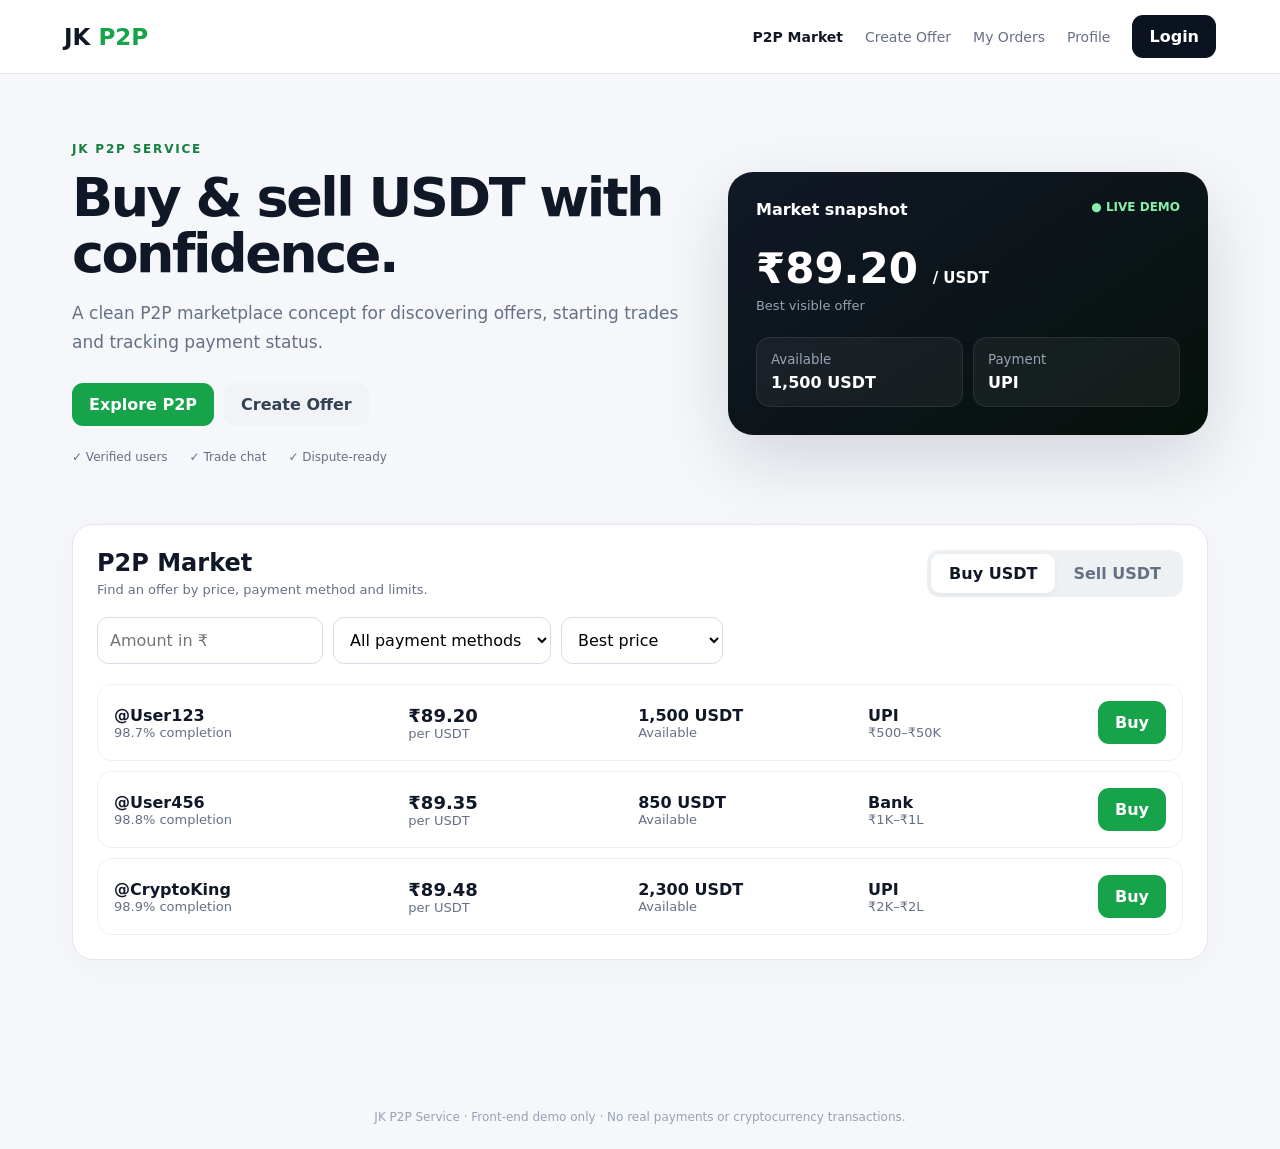
==== index.html @ 1dc48629 "Add auth offer and admin frontend screens" ====
<!doctype html><html lang="en"><head><meta charset="utf-8"><meta name="viewport" content="width=device-width,initial-scale=1"><title>JK P2P — Trade Smarter</title><style>
:root{--bg:#f5f7fa;--card:#fff;--text:#101828;--muted:#667085;--line:#e5e7eb;--green:#16a34a;--dark:#0b1220;--soft:#eef7f0}*{box-sizing:border-box}body{margin:0;background:var(--bg);color:var(--text);font-family:Inter,system-ui,sans-serif}button,input,select{font:inherit}.top{height:74px;background:#fff;border-bottom:1px solid var(--line);display:flex;align-items:center;justify-content:space-between;padding:0 5%;position:sticky;top:0;z-index:20}.logo{font-weight:900;font-size:23px}.logo i{font-style:normal;color:var(--green)}.nav{display:flex;gap:22px;align-items:center}.nav a{font-size:14px;color:var(--muted);cursor:pointer}.nav a.active{color:var(--text);font-weight:800}.btn{border:0;border-radius:11px;padding:12px 17px;font-weight:800;cursor:pointer}.primary{background:var(--green);color:#fff}.dark{background:var(--dark);color:#fff}.light{background:#f1f3f6;color:#344054}.wrap{max-width:1180px;margin:auto;padding:0 22px}.hero{padding:68px 0 45px;display:grid;grid-template-columns:1.12fr .88fr;gap:45px;align-items:center}.eyebrow{font-size:12px;font-weight:900;letter-spacing:1.8px;color:#15803d}h1{font-size:54px;line-height:1.03;letter-spacing:-2.5px;margin:14px 0 18px}.lead{color:var(--muted);font-size:17px;line-height:1.7}.actions{display:flex;gap:10px;margin-top:26px}.trust{display:flex;gap:22px;margin-top:24px;color:var(--muted);font-size:12px}.hero-card{background:linear-gradient(145deg,#111827,#07110b);color:#fff;border-radius:25px;padding:28px;box-shadow:0 25px 70px #10182825}.hero-head{display:flex;justify-content:space-between}.live{color:#86efac;font-size:12px;font-weight:800}.rate{font-size:42px;font-weight:900;margin:25px 0 5px}.hero-grid{display:grid;grid-template-columns:1fr 1fr;gap:10px;margin-top:24px}.stat{background:#ffffff0d;border:1px solid #ffffff14;border-radius:14px;padding:14px}.stat small{display:block;color:#98a2b3;margin-bottom:6px}.section{padding:15px 0 55px}.market,.card{background:#fff;border:1px solid var(--line);border-radius:21px;padding:24px;box-shadow:0 8px 30px #10182808}.section-head{display:flex;justify-content:space-between;align-items:center;gap:15px}.section-head h2{margin:0 0 5px}.muted{color:var(--muted);font-size:13px}.tabs{display:flex;background:#eef1f4;border-radius:12px;padding:4px}.tab{border:0;background:transparent;padding:10px 18px;border-radius:9px;font-weight:800;color:var(--muted);cursor:pointer}.tab.on{background:#fff;color:var(--text);box-shadow:0 2px 6px #0000000d}.filters{display:flex;gap:10px;margin:20px 0}.field{border:1px solid #d8dee8;border-radius:11px;padding:12px;background:#fff}.offers,.rows{display:grid;gap:10px}.offer,.order{display:grid;grid-template-columns:1.3fr 1fr 1fr 1fr auto;align-items:center;gap:15px;border:1px solid #edf0f3;border-radius:15px;padding:16px}.user{font-weight:850}.price{font-size:18px;font-weight:900}.pill{display:inline-block;padding:6px 9px;border-radius:99px;background:var(--soft);color:#15803d;font-size:11px;font-weight:900}.screen{display:none;padding:50px 0 70px}.screen.show{display:block}.modal{display:none;position:fixed;inset:0;background:#0b1220a8;z-index:50;align-items:center;justify-content:center;padding:18px}.modal.show{display:flex}.modal-box{background:#fff;width:min(580px,100%);border-radius:22px;padding:25px;max-height:92vh;overflow:auto}.modal-head{display:flex;justify-content:space-between}.x{border:0;background:#f1f3f6;border-radius:9px;padding:8px 11px}.trade-row{display:flex;justify-content:space-between;padding:13px 0;border-bottom:1px solid #eef0f3}.timeline{display:grid;gap:13px;margin:20px 0}.t{display:flex;gap:12px}.dot{width:28px;height:28px;border-radius:50%;background:#dcfce7;color:#15803d;display:grid;place-items:center;font-weight:900;flex:none}.chat{background:#f8fafc;border-radius:14px;padding:12px;height:145px}.bubble{background:#e8f8ed;border-radius:12px;padding:9px 12px;width:max-content;margin:6px 0;font-size:13px}.bubble.me{margin-left:auto;background:#101828;color:#fff}.form{display:grid;gap:14px}.form label{font-size:13px;font-weight:800}.form input,.form select{width:100%;border:1px solid #d8dee8;border-radius:11px;padding:12px}.choice{display:flex;gap:8px;flex-wrap:wrap}.choice button{border:1px solid #d8dee8;background:#fff;border-radius:10px;padding:10px 14px;cursor:pointer}.choice button.selected{border-color:var(--green);background:var(--soft);color:#15803d}.admin-grid{display:grid;grid-template-columns:repeat(4,1fr);gap:12px;margin:18px 0}.kpi{padding:18px;border:1px solid #edf0f3;border-radius:15px}.kpi b{display:block;font-size:24px;margin-top:7px}.footer{text-align:center;padding:25px;color:#98a2b3;font-size:12px}@media(max-width:820px){.nav a{display:none}.hero{grid-template-columns:1fr;padding-top:45px}.hero-card{display:none}h1{font-size:42px}.section-head{align-items:flex-start;flex-direction:column}.filters{flex-wrap:wrap}.offer,.order{grid-template-columns:1fr 1fr}.offer .btn,.order .btn{grid-column:1/-1}.admin-grid{grid-template-columns:1fr 1fr}.trust{flex-wrap:wrap}}
</style></head><body>
<header class="top"><div class="logo">JK <i>P2P</i></div><nav class="nav"><a id="nmarket" class="active" onclick="show('market')">P2P Market</a><a id="ncreate" onclick="show('create')">Create Offer</a><a id="norders" onclick="show('orders')">My Orders</a><a id="nprofile" onclick="show('profile')">Profile</a><button class="btn dark" onclick="show('login')">Login</button></nav></header>
<main class="wrap">
<section id="market" class="screen show" style="display:block;padding-top:0"><div class="hero"><div><div class="eyebrow">JK P2P SERVICE</div><h1>Buy & sell USDT with confidence.</h1><p class="lead">A clean P2P marketplace concept for discovering offers, starting trades and tracking payment status.</p><div class="actions"><button class="btn primary" onclick="document.getElementById('marketbox').scrollIntoView({behavior:'smooth'})">Explore P2P</button><button class="btn light" onclick="show('create')">Create Offer</button></div><div class="trust"><span>✓ Verified users</span><span>✓ Trade chat</span><span>✓ Dispute-ready</span></div></div><div class="hero-card"><div class="hero-head"><b>Market snapshot</b><span class="live">● LIVE DEMO</span></div><div class="rate">₹89.20 <span style="font-size:15px">/ USDT</span></div><div class="muted" style="color:#98a2b3">Best visible offer</div><div class="hero-grid"><div class="stat"><small>Available</small><b>1,500 USDT</b></div><div class="stat"><small>Payment</small><b>UPI</b></div></div></div></div>
<div class="section"><div class="market" id="marketbox"><div class="section-head"><div><h2>P2P Market</h2><div class="muted">Find an offer by price, payment method and limits.</div></div><div class="tabs"><button id="buy" class="tab on" onclick="side='buy';tabs();render()">Buy USDT</button><button id="sell" class="tab" onclick="side='sell';tabs();render()">Sell USDT</button></div></div><div class="filters"><input class="field" placeholder="Amount in ₹"><select class="field"><option>All payment methods</option><option>UPI</option><option>Bank Transfer</option></select><select class="field"><option>Best price</option><option>Most available</option></select></div><div class="offers" id="offers"></div></div></div></section>
<section id="create" class="screen"><div class="card"><div class="section-head"><div><h2>Create Offer</h2><div class="muted">Create a demo Buy or Sell advertisement.</div></div><span class="pill">DEMO</span></div><div class="form" style="margin-top:22px"><label>Offer type</label><div class="choice"><button id="sellChoice" onclick="offerType='sell';choose()">Sell USDT</button><button id="buyChoice" class="selected" onclick="offerType='buy';choose()">Buy USDT</button></div><label>Price (₹ / USDT)</label><input id="offerPrice" value="89.20"><label>Available USDT</label><input value="1000"><label>Minimum order (₹)</label><input value="500"><label>Maximum order (₹)</label><input value="50000"><label>Payment method</label><select><option>UPI</option><option>Bank Transfer</option></select><button class="btn primary" onclick="alert('Demo offer created. Backend will save it later.')">Create Offer</button></div></div></section>
<section id="orders" class="screen"><div class="card"><div class="section-head"><div><h2>My Orders</h2><div class="muted">Track active and completed trades.</div></div><span class="pill">1 ACTIVE</span></div><div class="rows" style="margin-top:20px"><div class="order"><div><b>#JKP2P10293</b><div class="muted">Today · 09:14</div></div><div><b>100 USDT</b><div class="muted">Amount</div></div><div><b>₹8,920</b><div class="muted">Total</div></div><div><span class="pill" style="background:#fff7ed;color:#c2410c">Payment Pending</span></div><button class="btn light" onclick="openTrade()">Open</button></div></div></div></section>
<section id="profile" class="screen"><div class="card"><h2>Profile</h2><p class="muted">@DemoUser · Verified demo account</p><div class="rows" style="margin-top:18px"><div class="trade-row"><span>Completed trades</span><b>127</b></div><div class="trade-row"><span>Success rate</span><b>98.4%</b></div><div class="trade-row"><span>Payment methods</span><b>UPI · Bank Transfer</b></div><button class="btn light" onclick="alert('Demo security settings')">Security Settings</button></div></div></section>
<section id="login" class="screen"><div class="card" style="max-width:460px;margin:auto"><h2>Welcome back</h2><p class="muted">Login UI for the demo. Authentication comes in the backend phase.</p><div class="form" style="margin-top:20px"><label>Email</label><input type="email" placeholder="you@example.com"><label>Password</label><input type="password" placeholder="••••••••"><button class="btn dark" onclick="alert('Demo login submitted')">Login</button><button class="btn light" onclick="alert('Demo registration')">Create account</button></div></div></section>
<section id="admin" class="screen"><div class="card"><div class="section-head"><div><h2>Admin Dashboard</h2><div class="muted">Demo controls for platform operations.</div></div><span class="pill">ADMIN DEMO</span></div><div class="admin-grid"><div class="kpi"><span class="muted">Users</span><b>12,481</b></div><div class="kpi"><span class="muted">Active trades</span><b>183</b></div><div class="kpi"><span class="muted">Disputes</span><b>12</b></div><div class="kpi"><span class="muted">Today's volume</span><b>₹42L</b></div></div><div class="order"><b>Dispute #DP1021</b><span>Buyer: @Rahul</span><span>100 USDT</span><span class="pill" style="background:#fff7ed;color:#c2410c">Review</span><button class="btn light" onclick="alert('Demo dispute review')">Review</button></div></div></section>
</main><footer class="footer">JK P2P Service · Front-end demo only · No real payments or cryptocurrency transactions.</footer>
<div id="modal" class="modal"><div class="modal-box"><div class="modal-head"><div><h2 style="margin:0">Trade #JKP2P10293</h2><div class="muted">Secure trade flow — demo</div></div><button class="x" onclick="closeTrade()">×</button></div><div class="trade-row"><span>Counterparty</span><b id="seller">@User123</b></div><div class="trade-row"><span>You pay</span><b>₹8,920</b></div><div class="trade-row"><span>You receive</span><b>100 USDT</b></div><div class="trade-row"><span>Rate</span><b id="tradeprice">₹89.20 / USDT</b></div><div class="timeline"><div class="t"><div class="dot">1</div><div><b>USDT locked</b><div class="muted">Demo escrow state</div></div></div><div class="t"><div class="dot">2</div><div><b>Make payment</b><div class="muted">UPI · user@upi</div></div></div><div class="t"><div class="dot">3</div><div><b>Release USDT</b><div class="muted">After payment confirmation</div></div></div></div><div class="chat"><div class="bubble">Seller: Please make payment to the displayed method.</div><div class="bubble me">You: Payment ready.</div></div><div style="display:flex;gap:10px;margin-top:15px"><button class="btn primary" style="flex:1" onclick="paid()">I Have Paid</button><button class="btn light" onclick="alert('Demo: dispute opened')">Dispute</button></div></div></div>
<script>
let side='buy',offerType='buy';const offers=[['User123',89.20,'1,500 USDT','₹500–₹50K','UPI'],['User456',89.35,'850 USDT','₹1K–₹1L','Bank'],['CryptoKing',89.48,'2,300 USDT','₹2K–₹2L','UPI']];
function render(){document.getElementById('offers').innerHTML=offers.map((x,i)=>'<div class="offer"><div><div class="user">@'+x[0]+'</div><div class="muted">98.'+(7+i)+'% completion</div></div><div><div class="price">₹'+x[1].toFixed(2)+'</div><div class="muted">per USDT</div></div><div><b>'+x[2]+'</b><div class="muted">Available</div></div><div><b>'+x[4]+'</b><div class="muted">'+x[3]+'</div></div><button class="btn primary" onclick="openTrade(\''+x[0]+'\','+x[1]+')">'+(side==='buy'?'Buy':'Sell')+'</button></div>').join('')}
function tabs(){document.getElementById('buy').classList.toggle('on',side==='buy');document.getElementById('sell').classList.toggle('on',side==='sell')}
function choose(){document.getElementById('buyChoice').classList.toggle('selected',offerType==='buy');document.getElementById('sellChoice').classList.toggle('selected',offerType==='sell')}
function show(id){['market','create','orders','profile','login','admin'].forEach(x=>document.getElementById(x).classList.toggle('show',x===id));['nmarket','ncreate','norders','nprofile'].forEach(x=>document.getElementById(x)?.classList.remove('active'));document.getElementById('n'+id)?.classList.add('active');scrollTo({top:0,behavior:'smooth'})}
function openTrade(u='User123',p=89.2){document.getElementById('seller').textContent='@'+u;document.getElementById('tradeprice').textContent='₹'+p.toFixed(2)+' / USDT';document.getElementById('modal').classList.add('show')}
function closeTrade(){document.getElementById('modal').classList.remove('show')}
function paid(){alert('Demo: payment marked as sent. Backend will update order status later.');closeTrade()}
render();
</script></body></html>
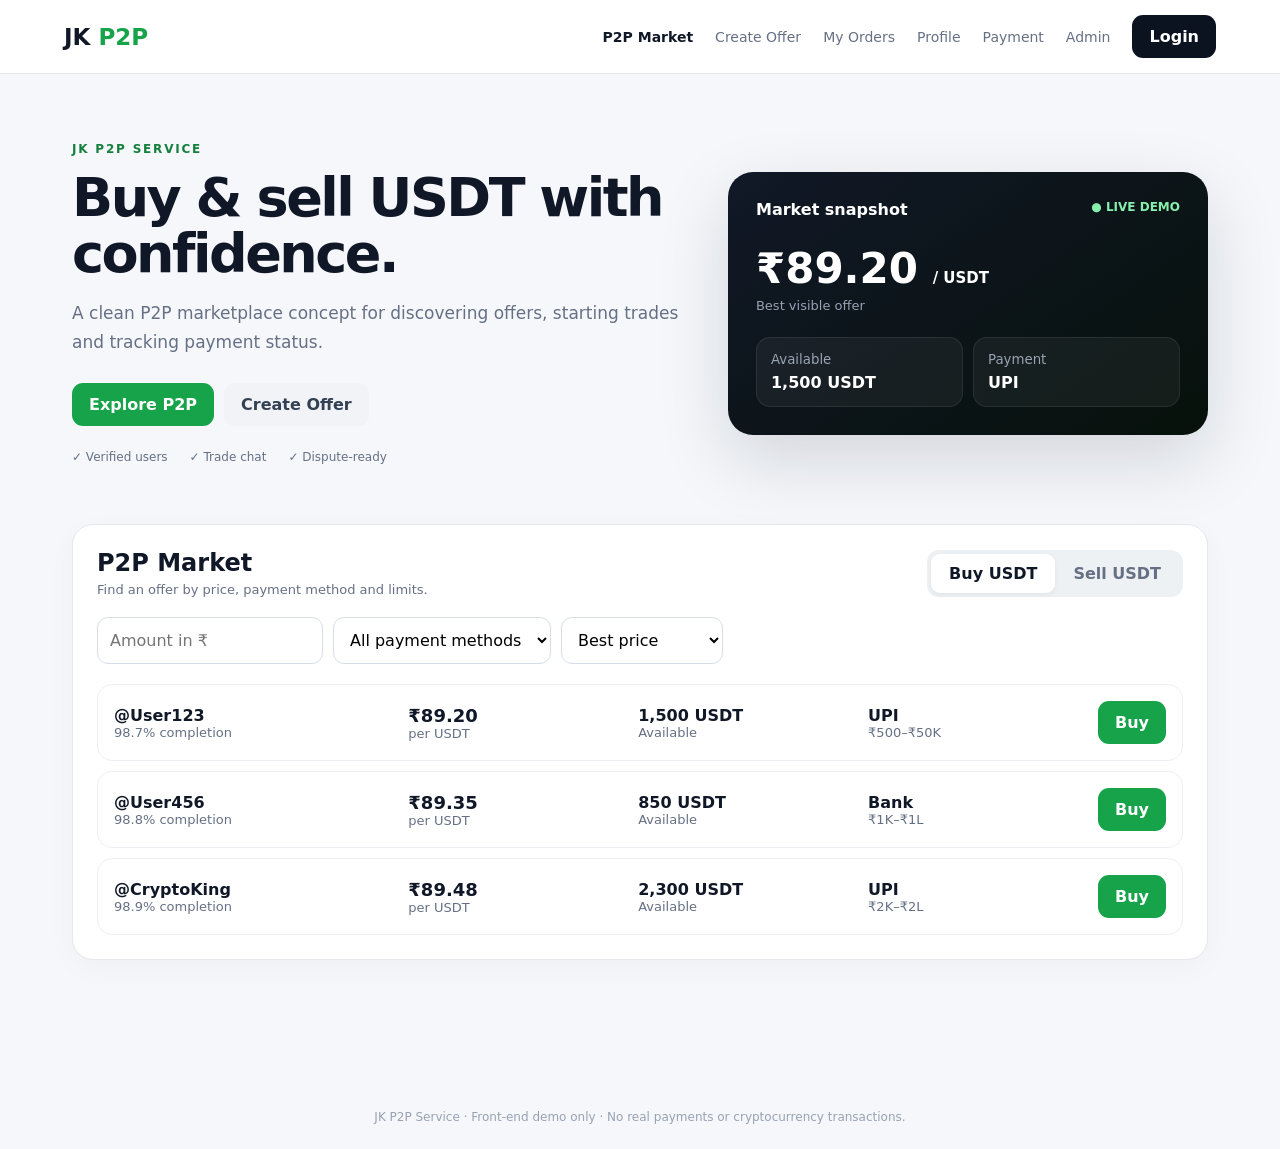
==== commit 39cf865d: "Add payment, order dispute, and admin operation screens" ====
--- a/index.html
+++ b/index.html
@@ -1,23 +1,28 @@
 <!doctype html><html lang="en"><head><meta charset="utf-8"><meta name="viewport" content="width=device-width,initial-scale=1"><title>JK P2P — Trade Smarter</title><style>
 :root{--bg:#f5f7fa;--card:#fff;--text:#101828;--muted:#667085;--line:#e5e7eb;--green:#16a34a;--dark:#0b1220;--soft:#eef7f0}*{box-sizing:border-box}body{margin:0;background:var(--bg);color:var(--text);font-family:Inter,system-ui,sans-serif}button,input,select{font:inherit}.top{height:74px;background:#fff;border-bottom:1px solid var(--line);display:flex;align-items:center;justify-content:space-between;padding:0 5%;position:sticky;top:0;z-index:20}.logo{font-weight:900;font-size:23px}.logo i{font-style:normal;color:var(--green)}.nav{display:flex;gap:22px;align-items:center}.nav a{font-size:14px;color:var(--muted);cursor:pointer}.nav a.active{color:var(--text);font-weight:800}.btn{border:0;border-radius:11px;padding:12px 17px;font-weight:800;cursor:pointer}.primary{background:var(--green);color:#fff}.dark{background:var(--dark);color:#fff}.light{background:#f1f3f6;color:#344054}.wrap{max-width:1180px;margin:auto;padding:0 22px}.hero{padding:68px 0 45px;display:grid;grid-template-columns:1.12fr .88fr;gap:45px;align-items:center}.eyebrow{font-size:12px;font-weight:900;letter-spacing:1.8px;color:#15803d}h1{font-size:54px;line-height:1.03;letter-spacing:-2.5px;margin:14px 0 18px}.lead{color:var(--muted);font-size:17px;line-height:1.7}.actions{display:flex;gap:10px;margin-top:26px}.trust{display:flex;gap:22px;margin-top:24px;color:var(--muted);font-size:12px}.hero-card{background:linear-gradient(145deg,#111827,#07110b);color:#fff;border-radius:25px;padding:28px;box-shadow:0 25px 70px #10182825}.hero-head{display:flex;justify-content:space-between}.live{color:#86efac;font-size:12px;font-weight:800}.rate{font-size:42px;font-weight:900;margin:25px 0 5px}.hero-grid{display:grid;grid-template-columns:1fr 1fr;gap:10px;margin-top:24px}.stat{background:#ffffff0d;border:1px solid #ffffff14;border-radius:14px;padding:14px}.stat small{display:block;color:#98a2b3;margin-bottom:6px}.section{padding:15px 0 55px}.market,.card{background:#fff;border:1px solid var(--line);border-radius:21px;padding:24px;box-shadow:0 8px 30px #10182808}.section-head{display:flex;justify-content:space-between;align-items:center;gap:15px}.section-head h2{margin:0 0 5px}.muted{color:var(--muted);font-size:13px}.tabs{display:flex;background:#eef1f4;border-radius:12px;padding:4px}.tab{border:0;background:transparent;padding:10px 18px;border-radius:9px;font-weight:800;color:var(--muted);cursor:pointer}.tab.on{background:#fff;color:var(--text);box-shadow:0 2px 6px #0000000d}.filters{display:flex;gap:10px;margin:20px 0}.field{border:1px solid #d8dee8;border-radius:11px;padding:12px;background:#fff}.offers,.rows{display:grid;gap:10px}.offer,.order{display:grid;grid-template-columns:1.3fr 1fr 1fr 1fr auto;align-items:center;gap:15px;border:1px solid #edf0f3;border-radius:15px;padding:16px}.user{font-weight:850}.price{font-size:18px;font-weight:900}.pill{display:inline-block;padding:6px 9px;border-radius:99px;background:var(--soft);color:#15803d;font-size:11px;font-weight:900}.screen{display:none;padding:50px 0 70px}.screen.show{display:block}.modal{display:none;position:fixed;inset:0;background:#0b1220a8;z-index:50;align-items:center;justify-content:center;padding:18px}.modal.show{display:flex}.modal-box{background:#fff;width:min(580px,100%);border-radius:22px;padding:25px;max-height:92vh;overflow:auto}.modal-head{display:flex;justify-content:space-between}.x{border:0;background:#f1f3f6;border-radius:9px;padding:8px 11px}.trade-row{display:flex;justify-content:space-between;padding:13px 0;border-bottom:1px solid #eef0f3}.timeline{display:grid;gap:13px;margin:20px 0}.t{display:flex;gap:12px}.dot{width:28px;height:28px;border-radius:50%;background:#dcfce7;color:#15803d;display:grid;place-items:center;font-weight:900;flex:none}.chat{background:#f8fafc;border-radius:14px;padding:12px;height:145px}.bubble{background:#e8f8ed;border-radius:12px;padding:9px 12px;width:max-content;margin:6px 0;font-size:13px}.bubble.me{margin-left:auto;background:#101828;color:#fff}.form{display:grid;gap:14px}.form label{font-size:13px;font-weight:800}.form input,.form select{width:100%;border:1px solid #d8dee8;border-radius:11px;padding:12px}.choice{display:flex;gap:8px;flex-wrap:wrap}.choice button{border:1px solid #d8dee8;background:#fff;border-radius:10px;padding:10px 14px;cursor:pointer}.choice button.selected{border-color:var(--green);background:var(--soft);color:#15803d}.admin-grid{display:grid;grid-template-columns:repeat(4,1fr);gap:12px;margin:18px 0}.kpi{padding:18px;border:1px solid #edf0f3;border-radius:15px}.kpi b{display:block;font-size:24px;margin-top:7px}.footer{text-align:center;padding:25px;color:#98a2b3;font-size:12px}@media(max-width:820px){.nav a{display:none}.hero{grid-template-columns:1fr;padding-top:45px}.hero-card{display:none}h1{font-size:42px}.section-head{align-items:flex-start;flex-direction:column}.filters{flex-wrap:wrap}.offer,.order{grid-template-columns:1fr 1fr}.offer .btn,.order .btn{grid-column:1/-1}.admin-grid{grid-template-columns:1fr 1fr}.trust{flex-wrap:wrap}}
 </style></head><body>
-<header class="top"><div class="logo">JK <i>P2P</i></div><nav class="nav"><a id="nmarket" class="active" onclick="show('market')">P2P Market</a><a id="ncreate" onclick="show('create')">Create Offer</a><a id="norders" onclick="show('orders')">My Orders</a><a id="nprofile" onclick="show('profile')">Profile</a><button class="btn dark" onclick="show('login')">Login</button></nav></header>
+<header class="top"><div class="logo">JK <i>P2P</i></div><nav class="nav"><a id="nmarket" class="active" onclick="show('market')">P2P Market</a><a id="ncreate" onclick="show('create')">Create Offer</a><a id="norders" onclick="show('orders')">My Orders</a><a id="nprofile" onclick="show('profile')">Profile</a><a id="npayment" onclick="show('payment')">Payment</a><a id="nadmin" onclick="show('admin')">Admin</a><button class="btn dark" onclick="show('login')">Login</button></nav></header>
 <main class="wrap">
 <section id="market" class="screen show" style="display:block;padding-top:0"><div class="hero"><div><div class="eyebrow">JK P2P SERVICE</div><h1>Buy & sell USDT with confidence.</h1><p class="lead">A clean P2P marketplace concept for discovering offers, starting trades and tracking payment status.</p><div class="actions"><button class="btn primary" onclick="document.getElementById('marketbox').scrollIntoView({behavior:'smooth'})">Explore P2P</button><button class="btn light" onclick="show('create')">Create Offer</button></div><div class="trust"><span>✓ Verified users</span><span>✓ Trade chat</span><span>✓ Dispute-ready</span></div></div><div class="hero-card"><div class="hero-head"><b>Market snapshot</b><span class="live">● LIVE DEMO</span></div><div class="rate">₹89.20 <span style="font-size:15px">/ USDT</span></div><div class="muted" style="color:#98a2b3">Best visible offer</div><div class="hero-grid"><div class="stat"><small>Available</small><b>1,500 USDT</b></div><div class="stat"><small>Payment</small><b>UPI</b></div></div></div></div>
 <div class="section"><div class="market" id="marketbox"><div class="section-head"><div><h2>P2P Market</h2><div class="muted">Find an offer by price, payment method and limits.</div></div><div class="tabs"><button id="buy" class="tab on" onclick="side='buy';tabs();render()">Buy USDT</button><button id="sell" class="tab" onclick="side='sell';tabs();render()">Sell USDT</button></div></div><div class="filters"><input class="field" placeholder="Amount in ₹"><select class="field"><option>All payment methods</option><option>UPI</option><option>Bank Transfer</option></select><select class="field"><option>Best price</option><option>Most available</option></select></div><div class="offers" id="offers"></div></div></div></section>
 <section id="create" class="screen"><div class="card"><div class="section-head"><div><h2>Create Offer</h2><div class="muted">Create a demo Buy or Sell advertisement.</div></div><span class="pill">DEMO</span></div><div class="form" style="margin-top:22px"><label>Offer type</label><div class="choice"><button id="sellChoice" onclick="offerType='sell';choose()">Sell USDT</button><button id="buyChoice" class="selected" onclick="offerType='buy';choose()">Buy USDT</button></div><label>Price (₹ / USDT)</label><input id="offerPrice" value="89.20"><label>Available USDT</label><input value="1000"><label>Minimum order (₹)</label><input value="500"><label>Maximum order (₹)</label><input value="50000"><label>Payment method</label><select><option>UPI</option><option>Bank Transfer</option></select><button class="btn primary" onclick="alert('Demo offer created. Backend will save it later.')">Create Offer</button></div></div></section>
-<section id="orders" class="screen"><div class="card"><div class="section-head"><div><h2>My Orders</h2><div class="muted">Track active and completed trades.</div></div><span class="pill">1 ACTIVE</span></div><div class="rows" style="margin-top:20px"><div class="order"><div><b>#JKP2P10293</b><div class="muted">Today · 09:14</div></div><div><b>100 USDT</b><div class="muted">Amount</div></div><div><b>₹8,920</b><div class="muted">Total</div></div><div><span class="pill" style="background:#fff7ed;color:#c2410c">Payment Pending</span></div><button class="btn light" onclick="openTrade()">Open</button></div></div></div></section>
+<section id="orders" class="screen"><div class="card"><div class="section-head"><div><h2>My Orders</h2><div class="muted">Track active and completed trades.</div></div><span class="pill">1 ACTIVE</span></div><div class="rows" style="margin-top:20px"><div class="order"><div><b>#JKP2P10293</b><div class="muted">Today · 09:14</div></div><div><b>100 USDT</b><div class="muted">Amount</div></div><div><b>₹8,920</b><div class="muted">Total</div></div><div><span class="pill" style="background:#fff7ed;color:#c2410c">Payment Pending</span></div><button class="btn light" onclick="show('payment')">Pay</button><button class="btn light" onclick="openTrade()">Open</button><button class="btn light" onclick="show('dispute')">Dispute</button></div></div></div></section>
+<section id="payment" class="screen"><div class="card"><div class="section-head"><div><h2>Payment Page</h2><div class="muted">Complete the payment for your active demo order.</div></div><span class="pill">PAYMENT PENDING</span></div><div class="trade-row" style="margin-top:18px"><span>Order ID</span><b>#JKP2P10293</b></div><div class="trade-row"><span>Seller</span><b>@User123 · 98.7%</b></div><div class="trade-row"><span>USDT amount</span><b>100 USDT</b></div><div class="trade-row"><span>Total to pay</span><b>₹8,920</b></div><div class="trade-row"><span>Payment method</span><b>UPI</b></div><div style="margin:20px 0;padding:18px;background:#f8fafc;border-radius:15px"><div class="muted">Pay to this UPI ID</div><div style="font-size:22px;font-weight:900;margin:7px 0">user123@upi</div><button class="btn light" onclick="copyUpi()">Copy UPI ID</button><div class="muted" style="margin-top:10px">⏱ Payment window: <b id="timer">14:59</b></div></div><div style="padding:14px;border-radius:12px;background:#fff7ed;color:#9a3412;font-size:13px"><b>Safety:</b> Pay only to the payment details shown inside this order. Never send money outside the trade.</div><div class="actions"><button class="btn primary" onclick="paymentDone()">I Have Paid</button><button class="btn light" onclick="show('orders')">Back to Order</button></div></div></section>
 <section id="profile" class="screen"><div class="card"><h2>Profile</h2><p class="muted">@DemoUser · Verified demo account</p><div class="rows" style="margin-top:18px"><div class="trade-row"><span>Completed trades</span><b>127</b></div><div class="trade-row"><span>Success rate</span><b>98.4%</b></div><div class="trade-row"><span>Payment methods</span><b>UPI · Bank Transfer</b></div><button class="btn light" onclick="alert('Demo security settings')">Security Settings</button></div></div></section>
 <section id="login" class="screen"><div class="card" style="max-width:460px;margin:auto"><h2>Welcome back</h2><p class="muted">Login UI for the demo. Authentication comes in the backend phase.</p><div class="form" style="margin-top:20px"><label>Email</label><input type="email" placeholder="you@example.com"><label>Password</label><input type="password" placeholder="••••••••"><button class="btn dark" onclick="alert('Demo login submitted')">Login</button><button class="btn light" onclick="alert('Demo registration')">Create account</button></div></div></section>
-<section id="admin" class="screen"><div class="card"><div class="section-head"><div><h2>Admin Dashboard</h2><div class="muted">Demo controls for platform operations.</div></div><span class="pill">ADMIN DEMO</span></div><div class="admin-grid"><div class="kpi"><span class="muted">Users</span><b>12,481</b></div><div class="kpi"><span class="muted">Active trades</span><b>183</b></div><div class="kpi"><span class="muted">Disputes</span><b>12</b></div><div class="kpi"><span class="muted">Today's volume</span><b>₹42L</b></div></div><div class="order"><b>Dispute #DP1021</b><span>Buyer: @Rahul</span><span>100 USDT</span><span class="pill" style="background:#fff7ed;color:#c2410c">Review</span><button class="btn light" onclick="alert('Demo dispute review')">Review</button></div></div></section>
+<section id="dispute" class="screen"><div class="card"><div class="section-head"><div><h2>Open Dispute</h2><div class="muted">Raise a dispute for order #JKP2P10293.</div></div><span class="pill">DEMO</span></div><div class="form" style="margin-top:20px"><label>Reason</label><select><option>Payment sent but USDT not released</option><option>Payment details issue</option><option>Counterparty not responding</option><option>Other</option></select><label>Your message</label><input placeholder="Describe what happened"><label>Evidence</label><input type="file"><button class="btn primary" onclick="alert('Demo dispute submitted for admin review.')">Submit Dispute</button><button class="btn light" onclick="show('orders')">Cancel</button></div></div></section>
+<section id="admin" class="screen"><div class="card"><div class="section-head"><div><h2>Admin Dashboard</h2><div class="muted">Demo controls for platform operations.</div></div><span class="pill">ADMIN DEMO</span></div><div class="admin-grid"><div class="kpi"><span class="muted">Users</span><b>12,481</b></div><div class="kpi"><span class="muted">Active trades</span><b>183</b></div><div class="kpi"><span class="muted">Disputes</span><b>12</b></div><div class="kpi"><span class="muted">Today's volume</span><b>₹42L</b></div></div><div class="rows" style="margin-top:18px"><div class="order"><b>User management</b><span>12,481 users</span><span>18 flagged</span><span class="pill">ACTIVE</span><button class="btn light" onclick="alert('Demo users table')">Users</button></div><div class="order"><b>Trade #JKP2P10293</b><span>@User123</span><span>100 USDT</span><span class="pill" style="background:#fff7ed;color:#c2410c">Payment Pending</span><button class="btn light" onclick="openTrade()">Open</button></div><div class="order"><b>Dispute #DP1021</b><span>Buyer: @Rahul</span><span>100 USDT</span><span class="pill" style="background:#fff7ed;color:#c2410c">Review</span><button class="btn light" onclick="show('dispute')">Review</button></div><div class="order"><b>Offer moderation</b><span>36 new offers</span><span>5 flagged</span><span class="pill">QUEUE</span><button class="btn light" onclick="alert('Demo offer moderation')">Review</button></div></div></div></section>
 </main><footer class="footer">JK P2P Service · Front-end demo only · No real payments or cryptocurrency transactions.</footer>
 <div id="modal" class="modal"><div class="modal-box"><div class="modal-head"><div><h2 style="margin:0">Trade #JKP2P10293</h2><div class="muted">Secure trade flow — demo</div></div><button class="x" onclick="closeTrade()">×</button></div><div class="trade-row"><span>Counterparty</span><b id="seller">@User123</b></div><div class="trade-row"><span>You pay</span><b>₹8,920</b></div><div class="trade-row"><span>You receive</span><b>100 USDT</b></div><div class="trade-row"><span>Rate</span><b id="tradeprice">₹89.20 / USDT</b></div><div class="timeline"><div class="t"><div class="dot">1</div><div><b>USDT locked</b><div class="muted">Demo escrow state</div></div></div><div class="t"><div class="dot">2</div><div><b>Make payment</b><div class="muted">UPI · user@upi</div></div></div><div class="t"><div class="dot">3</div><div><b>Release USDT</b><div class="muted">After payment confirmation</div></div></div></div><div class="chat"><div class="bubble">Seller: Please make payment to the displayed method.</div><div class="bubble me">You: Payment ready.</div></div><div style="display:flex;gap:10px;margin-top:15px"><button class="btn primary" style="flex:1" onclick="paid()">I Have Paid</button><button class="btn light" onclick="alert('Demo: dispute opened')">Dispute</button></div></div></div>
 <script>
-let side='buy',offerType='buy';const offers=[['User123',89.20,'1,500 USDT','₹500–₹50K','UPI'],['User456',89.35,'850 USDT','₹1K–₹1L','Bank'],['CryptoKing',89.48,'2,300 USDT','₹2K–₹2L','UPI']];
+let side='buy',offerType='buy';let timerSeconds=899;
+function copyUpi(){navigator.clipboard?.writeText('user123@upi');alert('UPI ID copied (demo).')}
+function paymentDone(){alert('Demo: payment marked as sent. Order status changed to Payment Sent.');show('orders')}
+setInterval(()=>{const el=document.getElementById('timer');if(!el)return;if(timerSeconds>0)timerSeconds--;const m=String(Math.floor(timerSeconds/60)).padStart(2,'0'),s=String(timerSeconds%60).padStart(2,'0');el.textContent=m+':'+s},1000);const offers=[['User123',89.20,'1,500 USDT','₹500–₹50K','UPI'],['User456',89.35,'850 USDT','₹1K–₹1L','Bank'],['CryptoKing',89.48,'2,300 USDT','₹2K–₹2L','UPI']];
 function render(){document.getElementById('offers').innerHTML=offers.map((x,i)=>'<div class="offer"><div><div class="user">@'+x[0]+'</div><div class="muted">98.'+(7+i)+'% completion</div></div><div><div class="price">₹'+x[1].toFixed(2)+'</div><div class="muted">per USDT</div></div><div><b>'+x[2]+'</b><div class="muted">Available</div></div><div><b>'+x[4]+'</b><div class="muted">'+x[3]+'</div></div><button class="btn primary" onclick="openTrade(\''+x[0]+'\','+x[1]+')">'+(side==='buy'?'Buy':'Sell')+'</button></div>').join('')}
 function tabs(){document.getElementById('buy').classList.toggle('on',side==='buy');document.getElementById('sell').classList.toggle('on',side==='sell')}
 function choose(){document.getElementById('buyChoice').classList.toggle('selected',offerType==='buy');document.getElementById('sellChoice').classList.toggle('selected',offerType==='sell')}
-function show(id){['market','create','orders','profile','login','admin'].forEach(x=>document.getElementById(x).classList.toggle('show',x===id));['nmarket','ncreate','norders','nprofile'].forEach(x=>document.getElementById(x)?.classList.remove('active'));document.getElementById('n'+id)?.classList.add('active');scrollTo({top:0,behavior:'smooth'})}
+function show(id){['market','create','orders','profile','login','payment','dispute','admin'].forEach(x=>document.getElementById(x).classList.toggle('show',x===id));['nmarket','ncreate','norders','nprofile','npayment','nadmin'].forEach(x=>document.getElementById(x)?.classList.remove('active'));document.getElementById('n'+id)?.classList.add('active');scrollTo({top:0,behavior:'smooth'})}
 function openTrade(u='User123',p=89.2){document.getElementById('seller').textContent='@'+u;document.getElementById('tradeprice').textContent='₹'+p.toFixed(2)+' / USDT';document.getElementById('modal').classList.add('show')}
 function closeTrade(){document.getElementById('modal').classList.remove('show')}
 function paid(){alert('Demo: payment marked as sent. Backend will update order status later.');closeTrade()}
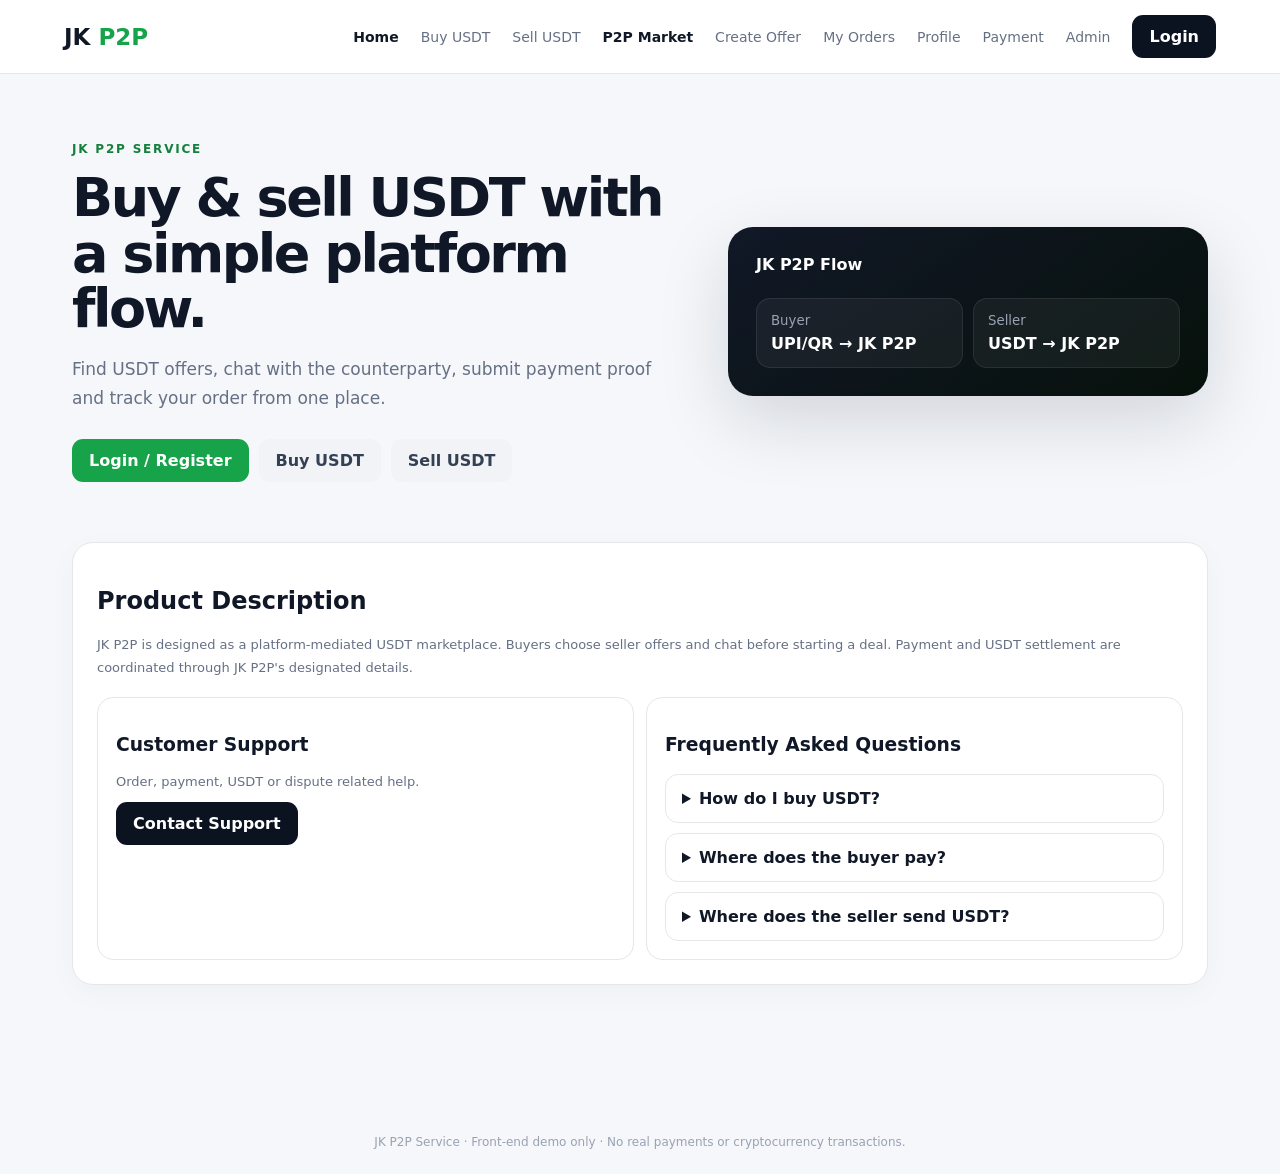
==== commit aacc089e: "Build JK P2P home buyer seller and support flow" ====
--- a/index.html
+++ b/index.html
@@ -1,18 +1,19 @@
 <!doctype html><html lang="en"><head><meta charset="utf-8"><meta name="viewport" content="width=device-width,initial-scale=1"><title>JK P2P — Trade Smarter</title><style>
 :root{--bg:#f5f7fa;--card:#fff;--text:#101828;--muted:#667085;--line:#e5e7eb;--green:#16a34a;--dark:#0b1220;--soft:#eef7f0}*{box-sizing:border-box}body{margin:0;background:var(--bg);color:var(--text);font-family:Inter,system-ui,sans-serif}button,input,select{font:inherit}.top{height:74px;background:#fff;border-bottom:1px solid var(--line);display:flex;align-items:center;justify-content:space-between;padding:0 5%;position:sticky;top:0;z-index:20}.logo{font-weight:900;font-size:23px}.logo i{font-style:normal;color:var(--green)}.nav{display:flex;gap:22px;align-items:center}.nav a{font-size:14px;color:var(--muted);cursor:pointer}.nav a.active{color:var(--text);font-weight:800}.btn{border:0;border-radius:11px;padding:12px 17px;font-weight:800;cursor:pointer}.primary{background:var(--green);color:#fff}.dark{background:var(--dark);color:#fff}.light{background:#f1f3f6;color:#344054}.wrap{max-width:1180px;margin:auto;padding:0 22px}.hero{padding:68px 0 45px;display:grid;grid-template-columns:1.12fr .88fr;gap:45px;align-items:center}.eyebrow{font-size:12px;font-weight:900;letter-spacing:1.8px;color:#15803d}h1{font-size:54px;line-height:1.03;letter-spacing:-2.5px;margin:14px 0 18px}.lead{color:var(--muted);font-size:17px;line-height:1.7}.actions{display:flex;gap:10px;margin-top:26px}.trust{display:flex;gap:22px;margin-top:24px;color:var(--muted);font-size:12px}.hero-card{background:linear-gradient(145deg,#111827,#07110b);color:#fff;border-radius:25px;padding:28px;box-shadow:0 25px 70px #10182825}.hero-head{display:flex;justify-content:space-between}.live{color:#86efac;font-size:12px;font-weight:800}.rate{font-size:42px;font-weight:900;margin:25px 0 5px}.hero-grid{display:grid;grid-template-columns:1fr 1fr;gap:10px;margin-top:24px}.stat{background:#ffffff0d;border:1px solid #ffffff14;border-radius:14px;padding:14px}.stat small{display:block;color:#98a2b3;margin-bottom:6px}.section{padding:15px 0 55px}.market,.card{background:#fff;border:1px solid var(--line);border-radius:21px;padding:24px;box-shadow:0 8px 30px #10182808}.section-head{display:flex;justify-content:space-between;align-items:center;gap:15px}.section-head h2{margin:0 0 5px}.muted{color:var(--muted);font-size:13px}.tabs{display:flex;background:#eef1f4;border-radius:12px;padding:4px}.tab{border:0;background:transparent;padding:10px 18px;border-radius:9px;font-weight:800;color:var(--muted);cursor:pointer}.tab.on{background:#fff;color:var(--text);box-shadow:0 2px 6px #0000000d}.filters{display:flex;gap:10px;margin:20px 0}.field{border:1px solid #d8dee8;border-radius:11px;padding:12px;background:#fff}.offers,.rows{display:grid;gap:10px}.offer,.order{display:grid;grid-template-columns:1.3fr 1fr 1fr 1fr auto;align-items:center;gap:15px;border:1px solid #edf0f3;border-radius:15px;padding:16px}.user{font-weight:850}.price{font-size:18px;font-weight:900}.pill{display:inline-block;padding:6px 9px;border-radius:99px;background:var(--soft);color:#15803d;font-size:11px;font-weight:900}.screen{display:none;padding:50px 0 70px}.screen.show{display:block}.modal{display:none;position:fixed;inset:0;background:#0b1220a8;z-index:50;align-items:center;justify-content:center;padding:18px}.modal.show{display:flex}.modal-box{background:#fff;width:min(580px,100%);border-radius:22px;padding:25px;max-height:92vh;overflow:auto}.modal-head{display:flex;justify-content:space-between}.x{border:0;background:#f1f3f6;border-radius:9px;padding:8px 11px}.trade-row{display:flex;justify-content:space-between;padding:13px 0;border-bottom:1px solid #eef0f3}.timeline{display:grid;gap:13px;margin:20px 0}.t{display:flex;gap:12px}.dot{width:28px;height:28px;border-radius:50%;background:#dcfce7;color:#15803d;display:grid;place-items:center;font-weight:900;flex:none}.chat{background:#f8fafc;border-radius:14px;padding:12px;height:145px}.bubble{background:#e8f8ed;border-radius:12px;padding:9px 12px;width:max-content;margin:6px 0;font-size:13px}.bubble.me{margin-left:auto;background:#101828;color:#fff}.form{display:grid;gap:14px}.form label{font-size:13px;font-weight:800}.form input,.form select{width:100%;border:1px solid #d8dee8;border-radius:11px;padding:12px}.choice{display:flex;gap:8px;flex-wrap:wrap}.choice button{border:1px solid #d8dee8;background:#fff;border-radius:10px;padding:10px 14px;cursor:pointer}.choice button.selected{border-color:var(--green);background:var(--soft);color:#15803d}.admin-grid{display:grid;grid-template-columns:repeat(4,1fr);gap:12px;margin:18px 0}.kpi{padding:18px;border:1px solid #edf0f3;border-radius:15px}.kpi b{display:block;font-size:24px;margin-top:7px}.footer{text-align:center;padding:25px;color:#98a2b3;font-size:12px}@media(max-width:820px){.nav a{display:none}.hero{grid-template-columns:1fr;padding-top:45px}.hero-card{display:none}h1{font-size:42px}.section-head{align-items:flex-start;flex-direction:column}.filters{flex-wrap:wrap}.offer,.order{grid-template-columns:1fr 1fr}.offer .btn,.order .btn{grid-column:1/-1}.admin-grid{grid-template-columns:1fr 1fr}.trust{flex-wrap:wrap}}
-</style></head><body>
-<header class="top"><div class="logo">JK <i>P2P</i></div><nav class="nav"><a id="nmarket" class="active" onclick="show('market')">P2P Market</a><a id="ncreate" onclick="show('create')">Create Offer</a><a id="norders" onclick="show('orders')">My Orders</a><a id="nprofile" onclick="show('profile')">Profile</a><a id="npayment" onclick="show('payment')">Payment</a><a id="nadmin" onclick="show('admin')">Admin</a><button class="btn dark" onclick="show('login')">Login</button></nav></header>
+.bottomnav{display:none}@media(max-width:820px){.bottomnav{position:fixed;bottom:0;left:0;right:0;background:#fff;border-top:1px solid var(--line);z-index:30;display:grid;grid-template-columns:repeat(4,1fr);padding:8px 6px 10px}.bottomnav button{border:0;background:transparent;font-size:11px;font-weight:800;color:var(--muted);padding:6px}.bottomnav button span{display:block;font-size:17px;margin-bottom:3px}.wrap{padding-bottom:78px}}.statusbar{display:flex;gap:8px;flex-wrap:wrap;margin:18px 0}.status{padding:8px 11px;border-radius:999px;background:#f1f5f9;font-size:12px;font-weight:800}.status.done{background:#dcfce7;color:#15803d}.status.current{background:#dbeafe;color:#1d4ed8}.progress{height:7px;background:#eef2f6;border-radius:99px;overflow:hidden}.progress i{display:block;width:66%;height:100%;background:var(--green)}.summary-grid{display:grid;grid-template-columns:repeat(3,1fr);gap:12px;margin-top:18px}.summary{border:1px solid #edf0f3;border-radius:15px;padding:16px}.summary b{display:block;font-size:20px;margin-top:5px}@media(max-width:820px){.summary-grid{grid-template-columns:1fr}} .faq{display:grid;gap:10px;margin-top:18px}.faq details{background:#fff;border:1px solid var(--line);border-radius:13px;padding:14px 16px}.faq summary{font-weight:800;cursor:pointer}.contact-grid{display:grid;grid-template-columns:1fr 1fr;gap:12px;margin-top:18px}.flow-card{border:1px solid var(--line);border-radius:16px;padding:18px;background:#fff}.qr{height:150px;border:2px dashed #cbd5e1;border-radius:14px;display:grid;place-items:center;font-size:30px;font-weight:900;background:#f8fafc}@media(max-width:700px){.contact-grid{grid-template-columns:1fr}} </style></head><body>
+<header class="top"><div class="logo">JK <i>P2P</i></div><nav class="nav"><a id="nhome" class="active" onclick="show('home')">Home</a><a id="nbuy" onclick="show('buyerpage')">Buy USDT</a><a id="nsell" onclick="show('sellpage')">Sell USDT</a><a id="nmarket" class="active" onclick="show('market')">P2P Market</a><a id="ncreate" onclick="show('create')">Create Offer</a><a id="norders" onclick="show('orders')">My Orders</a><a id="nprofile" onclick="show('profile')">Profile</a><a id="npayment" onclick="show('payment')">Payment</a><a id="nadmin" onclick="show('admin')">Admin</a><button class="btn dark" onclick="show('login')">Login</button></nav></header>
 <main class="wrap">
-<section id="market" class="screen show" style="display:block;padding-top:0"><div class="hero"><div><div class="eyebrow">JK P2P SERVICE</div><h1>Buy & sell USDT with confidence.</h1><p class="lead">A clean P2P marketplace concept for discovering offers, starting trades and tracking payment status.</p><div class="actions"><button class="btn primary" onclick="document.getElementById('marketbox').scrollIntoView({behavior:'smooth'})">Explore P2P</button><button class="btn light" onclick="show('create')">Create Offer</button></div><div class="trust"><span>✓ Verified users</span><span>✓ Trade chat</span><span>✓ Dispute-ready</span></div></div><div class="hero-card"><div class="hero-head"><b>Market snapshot</b><span class="live">● LIVE DEMO</span></div><div class="rate">₹89.20 <span style="font-size:15px">/ USDT</span></div><div class="muted" style="color:#98a2b3">Best visible offer</div><div class="hero-grid"><div class="stat"><small>Available</small><b>1,500 USDT</b></div><div class="stat"><small>Payment</small><b>UPI</b></div></div></div></div>
+<section id="home" class="screen show" style="display:block;padding-top:0"><div class="hero"><div><div class="eyebrow">JK P2P SERVICE</div><h1>Buy & sell USDT with a simple platform flow.</h1><p class="lead">Find USDT offers, chat with the counterparty, submit payment proof and track your order from one place.</p><div class="actions"><button class="btn primary" onclick="show('login')">Login / Register</button><button class="btn light" onclick="show('buyerpage')">Buy USDT</button><button class="btn light" onclick="show('sellpage')">Sell USDT</button></div></div><div class="hero-card"><b>JK P2P Flow</b><div class="hero-grid"><div class="stat"><small>Buyer</small><b>UPI/QR → JK P2P</b></div><div class="stat"><small>Seller</small><b>USDT → JK P2P</b></div></div></div></div><div class="section"><div class="card"><h2>Product Description</h2><p class="muted" style="line-height:1.7">JK P2P is designed as a platform-mediated USDT marketplace. Buyers choose seller offers and chat before starting a deal. Payment and USDT settlement are coordinated through JK P2P's designated details.</p><div class="contact-grid"><div class="flow-card"><h3>Customer Support</h3><p class="muted">Order, payment, USDT or dispute related help.</p><button class="btn dark" onclick="show('support')">Contact Support</button></div><div class="flow-card"><h3>Frequently Asked Questions</h3><div class="faq"><details><summary>How do I buy USDT?</summary><p class="muted">Login, choose Buy USDT, select an offer, chat with the seller and start the order.</p></details><details><summary>Where does the buyer pay?</summary><p class="muted">The planned flow shows only JK P2P's designated QR/UPI on the payment page.</p></details><details><summary>Where does the seller send USDT?</summary><p class="muted">The seller sees JK P2P's designated USDT address on the seller settlement page.</p></details></div></div></div></div></section><section id="market" class="screen" style="padding-top:0"><div class="hero"><div><div class="eyebrow">JK P2P SERVICE</div><h1>Buy & sell USDT with confidence.</h1><p class="lead">A clean P2P marketplace concept for discovering offers, starting trades and tracking payment status.</p><div class="actions"><button class="btn primary" onclick="document.getElementById('marketbox').scrollIntoView({behavior:'smooth'})">Explore P2P</button><button class="btn light" onclick="show('create')">Create Offer</button></div><div class="trust"><span>✓ Verified users</span><span>✓ Trade chat</span><span>✓ Dispute-ready</span></div></div><div class="hero-card"><div class="hero-head"><b>Market snapshot</b><span class="live">● LIVE DEMO</span></div><div class="rate">₹89.20 <span style="font-size:15px">/ USDT</span></div><div class="muted" style="color:#98a2b3">Best visible offer</div><div class="hero-grid"><div class="stat"><small>Available</small><b>1,500 USDT</b></div><div class="stat"><small>Payment</small><b>UPI</b></div></div></div></div>
 <div class="section"><div class="market" id="marketbox"><div class="section-head"><div><h2>P2P Market</h2><div class="muted">Find an offer by price, payment method and limits.</div></div><div class="tabs"><button id="buy" class="tab on" onclick="side='buy';tabs();render()">Buy USDT</button><button id="sell" class="tab" onclick="side='sell';tabs();render()">Sell USDT</button></div></div><div class="filters"><input class="field" placeholder="Amount in ₹"><select class="field"><option>All payment methods</option><option>UPI</option><option>Bank Transfer</option></select><select class="field"><option>Best price</option><option>Most available</option></select></div><div class="offers" id="offers"></div></div></div></section>
-<section id="create" class="screen"><div class="card"><div class="section-head"><div><h2>Create Offer</h2><div class="muted">Create a demo Buy or Sell advertisement.</div></div><span class="pill">DEMO</span></div><div class="form" style="margin-top:22px"><label>Offer type</label><div class="choice"><button id="sellChoice" onclick="offerType='sell';choose()">Sell USDT</button><button id="buyChoice" class="selected" onclick="offerType='buy';choose()">Buy USDT</button></div><label>Price (₹ / USDT)</label><input id="offerPrice" value="89.20"><label>Available USDT</label><input value="1000"><label>Minimum order (₹)</label><input value="500"><label>Maximum order (₹)</label><input value="50000"><label>Payment method</label><select><option>UPI</option><option>Bank Transfer</option></select><button class="btn primary" onclick="alert('Demo offer created. Backend will save it later.')">Create Offer</button></div></div></section>
-<section id="orders" class="screen"><div class="card"><div class="section-head"><div><h2>My Orders</h2><div class="muted">Track active and completed trades.</div></div><span class="pill">1 ACTIVE</span></div><div class="rows" style="margin-top:20px"><div class="order"><div><b>#JKP2P10293</b><div class="muted">Today · 09:14</div></div><div><b>100 USDT</b><div class="muted">Amount</div></div><div><b>₹8,920</b><div class="muted">Total</div></div><div><span class="pill" style="background:#fff7ed;color:#c2410c">Payment Pending</span></div><button class="btn light" onclick="show('payment')">Pay</button><button class="btn light" onclick="openTrade()">Open</button><button class="btn light" onclick="show('dispute')">Dispute</button></div></div></div></section>
+<section id="buyerpage" class="screen"><div class="card"><div class="section-head"><div><h2>Buy USDT</h2><div class="muted">Select a seller offer and start a chat.</div></div><span class="pill">BUYER</span></div><div class="offers" style="margin-top:20px"><div class="offer"><div><div class="user">@User123</div><div class="muted">98.7% completion</div></div><div><div class="price">₹89.20</div><div class="muted">per USDT</div></div><div><b>1,500 USDT</b><div class="muted">Available</div></div><div><b>UPI</b><div class="muted">₹500–₹50K</div></div><button class="btn primary" onclick="openTrade('User123',89.2)">Chat / Deal</button></div><div class="offer"><div><div class="user">@CryptoKing</div><div class="muted">99.1% completion</div></div><div><div class="price">₹89.48</div><div class="muted">per USDT</div></div><div><b>2,300 USDT</b><div class="muted">Available</div></div><div><b>Bank</b><div class="muted">₹2K–₹2L</div></div><button class="btn primary" onclick="openTrade('CryptoKing',89.48)">Chat / Deal</button></div></div></div></section><section id="sellpage" class="screen"><div class="card"><div class="section-head"><div><h2>Sell USDT</h2><div class="muted">Create an offer for buyers.</div></div><span class="pill">SELLER</span></div><div class="form" style="margin-top:20px"><label>USDT amount</label><input value="100"><label>Price (₹ / USDT)</label><input value="89.20"><label>Minimum order (₹)</label><input value="500"><label>Maximum order (₹)</label><input value="50000"><label>Offer note</label><input placeholder="Payment/settlement notes"><button class="btn primary" onclick="alert('Demo seller offer created.')">Create Seller Offer</button></div><div class="flow-card" style="margin-top:18px"><b>Seller settlement</b><p class="muted">After a buyer deal is confirmed, the seller will see JK P2P's designated USDT address. Seller can submit transaction hash/screenshot as proof.</p><button class="btn light" onclick="show('sellerpay')">Open Seller Settlement</button></div></div></section><section id="sellerpay" class="screen"><div class="card"><div class="section-head"><div><h2>Seller Settlement</h2><div class="muted">Send USDT only to the platform's designated address.</div></div><span class="pill">SELLER</span></div><div class="trade-row"><span>Order</span><b>#JKP2P10293</b></div><div class="trade-row"><span>USDT to send</span><b>100 USDT</b></div><div class="flow-card" style="margin-top:18px"><div class="muted">JK P2P USDT Address</div><b style="word-break:break-all">TJKP2P_DEMO_USDT_ADDRESS_123456</b><button class="btn light" style="margin-top:10px" onclick="alert('Demo address copied')">Copy Address</button></div><div class="form" style="margin-top:18px"><label>Transaction Hash / UTR</label><input placeholder="Enter blockchain transaction hash"><label>Screenshot / Proof</label><input type="file"><button class="btn primary" onclick="alert('Demo seller proof submitted.')">Submit USDT Proof</button></div></div></section><section id="support" class="screen"><div class="card"><h2>Customer Support</h2><p class="muted">Send a query related to your order or account.</p><div class="form" style="margin-top:20px"><label>Query Type</label><select><option>Order Issue</option><option>Payment Issue</option><option>USDT Issue</option><option>Account Issue</option><option>Other</option></select><label>Order ID</label><input placeholder="#JKP2P10293"><label>Message</label><input placeholder="Describe your issue"><button class="btn primary" onclick="alert('Demo support query submitted.')">Submit Query</button></div></div></section><section id="create" class="screen"><div class="card"><div class="section-head"><div><h2>Create Offer</h2><div class="muted">Create a demo Buy or Sell advertisement.</div></div><span class="pill">DEMO</span></div><div class="form" style="margin-top:22px"><label>Offer type</label><div class="choice"><button id="sellChoice" onclick="offerType='sell';choose()">Sell USDT</button><button id="buyChoice" class="selected" onclick="offerType='buy';choose()">Buy USDT</button></div><label>Price (₹ / USDT)</label><input id="offerPrice" value="89.20"><label>Available USDT</label><input value="1000"><label>Minimum order (₹)</label><input value="500"><label>Maximum order (₹)</label><input value="50000"><label>Payment method</label><select><option>UPI</option><option>Bank Transfer</option></select><button class="btn primary" onclick="alert('Demo offer created. Backend will save it later.')">Create Offer</button></div></div></section>
+<section id="orders" class="screen"><div class="card"><div class="section-head"><div><h2>My Orders</h2><div class="muted">Track active and completed trades.</div></div><span class="pill">1 ACTIVE</span></div><div class="rows" style="margin-top:20px"><div class="order"><div><b>#JKP2P10293</b><div class="muted">Today · 09:14</div></div><div><b>100 USDT</b><div class="muted">Amount</div></div><div><b>₹8,920</b><div class="muted">Total</div></div><div><span class="pill" style="background:#fff7ed;color:#c2410c">Payment Pending</span></div><button class="btn light" onclick="show('payment')">Pay</button><button class="btn light" onclick="show('orderdetails')">Details</button><button class="btn light" onclick="openTrade()">Open</button><button class="btn light" onclick="show('dispute')">Dispute</button></div></div></div></section>
 <section id="payment" class="screen"><div class="card"><div class="section-head"><div><h2>Payment Page</h2><div class="muted">Complete the payment for your active demo order.</div></div><span class="pill">PAYMENT PENDING</span></div><div class="trade-row" style="margin-top:18px"><span>Order ID</span><b>#JKP2P10293</b></div><div class="trade-row"><span>Seller</span><b>@User123 · 98.7%</b></div><div class="trade-row"><span>USDT amount</span><b>100 USDT</b></div><div class="trade-row"><span>Total to pay</span><b>₹8,920</b></div><div class="trade-row"><span>Payment method</span><b>UPI</b></div><div style="margin:20px 0;padding:18px;background:#f8fafc;border-radius:15px"><div class="muted">Pay to this UPI ID</div><div style="font-size:22px;font-weight:900;margin:7px 0">user123@upi</div><button class="btn light" onclick="copyUpi()">Copy UPI ID</button><div class="muted" style="margin-top:10px">⏱ Payment window: <b id="timer">14:59</b></div></div><div style="padding:14px;border-radius:12px;background:#fff7ed;color:#9a3412;font-size:13px"><b>Safety:</b> Pay only to the payment details shown inside this order. Never send money outside the trade.</div><div class="actions"><button class="btn primary" onclick="paymentDone()">I Have Paid</button><button class="btn light" onclick="show('orders')">Back to Order</button></div></div></section>
 <section id="profile" class="screen"><div class="card"><h2>Profile</h2><p class="muted">@DemoUser · Verified demo account</p><div class="rows" style="margin-top:18px"><div class="trade-row"><span>Completed trades</span><b>127</b></div><div class="trade-row"><span>Success rate</span><b>98.4%</b></div><div class="trade-row"><span>Payment methods</span><b>UPI · Bank Transfer</b></div><button class="btn light" onclick="alert('Demo security settings')">Security Settings</button></div></div></section>
 <section id="login" class="screen"><div class="card" style="max-width:460px;margin:auto"><h2>Welcome back</h2><p class="muted">Login UI for the demo. Authentication comes in the backend phase.</p><div class="form" style="margin-top:20px"><label>Email</label><input type="email" placeholder="you@example.com"><label>Password</label><input type="password" placeholder="••••••••"><button class="btn dark" onclick="alert('Demo login submitted')">Login</button><button class="btn light" onclick="alert('Demo registration')">Create account</button></div></div></section>
 <section id="dispute" class="screen"><div class="card"><div class="section-head"><div><h2>Open Dispute</h2><div class="muted">Raise a dispute for order #JKP2P10293.</div></div><span class="pill">DEMO</span></div><div class="form" style="margin-top:20px"><label>Reason</label><select><option>Payment sent but USDT not released</option><option>Payment details issue</option><option>Counterparty not responding</option><option>Other</option></select><label>Your message</label><input placeholder="Describe what happened"><label>Evidence</label><input type="file"><button class="btn primary" onclick="alert('Demo dispute submitted for admin review.')">Submit Dispute</button><button class="btn light" onclick="show('orders')">Cancel</button></div></div></section>
 <section id="admin" class="screen"><div class="card"><div class="section-head"><div><h2>Admin Dashboard</h2><div class="muted">Demo controls for platform operations.</div></div><span class="pill">ADMIN DEMO</span></div><div class="admin-grid"><div class="kpi"><span class="muted">Users</span><b>12,481</b></div><div class="kpi"><span class="muted">Active trades</span><b>183</b></div><div class="kpi"><span class="muted">Disputes</span><b>12</b></div><div class="kpi"><span class="muted">Today's volume</span><b>₹42L</b></div></div><div class="rows" style="margin-top:18px"><div class="order"><b>User management</b><span>12,481 users</span><span>18 flagged</span><span class="pill">ACTIVE</span><button class="btn light" onclick="alert('Demo users table')">Users</button></div><div class="order"><b>Trade #JKP2P10293</b><span>@User123</span><span>100 USDT</span><span class="pill" style="background:#fff7ed;color:#c2410c">Payment Pending</span><button class="btn light" onclick="openTrade()">Open</button></div><div class="order"><b>Dispute #DP1021</b><span>Buyer: @Rahul</span><span>100 USDT</span><span class="pill" style="background:#fff7ed;color:#c2410c">Review</span><button class="btn light" onclick="show('dispute')">Review</button></div><div class="order"><b>Offer moderation</b><span>36 new offers</span><span>5 flagged</span><span class="pill">QUEUE</span><button class="btn light" onclick="alert('Demo offer moderation')">Review</button></div></div></div></section>
-</main><footer class="footer">JK P2P Service · Front-end demo only · No real payments or cryptocurrency transactions.</footer>
+<section id="orderdetails" class="screen"><div class="card"><div class="section-head"><div><h2>Order Details</h2><div class="muted">#JKP2P10293 · Buyer ↔ Seller</div></div><span class="pill">ACTIVE</span></div><div class="statusbar"><span class="status done">Order Created</span><span class="status done">USDT Locked</span><span class="status current">Payment Pending</span><span class="status">USDT Release</span></div><div class="progress"><i></i></div><div class="summary-grid"><div class="summary"><span class="muted">You pay</span><b>₹8,920</b></div><div class="summary"><span class="muted">You receive</span><b>100 USDT</b></div><div class="summary"><span class="muted">Rate</span><b>₹89.20</b></div></div><div class="chat" style="margin-top:20px"><div class="bubble">Seller: Please make payment to the displayed method.</div><div class="bubble me">You: Payment ready.</div></div><div class="actions"><button class="btn primary" onclick="show('payment')">Go to Payment</button><button class="btn light" onclick="show('dispute')">Open Dispute</button></div></div></section>
+</main><nav class="bottomnav"><button onclick="show('market')"><span>⌂</span>Market</button><button onclick="show('orders')"><span>▣</span>Orders</button><button onclick="show('payment')"><span>₹</span>Payment</button><button onclick="show('profile')"><span>●</span>Profile</button></nav><footer class="footer">JK P2P Service · Front-end demo only · No real payments or cryptocurrency transactions.</footer>
 <div id="modal" class="modal"><div class="modal-box"><div class="modal-head"><div><h2 style="margin:0">Trade #JKP2P10293</h2><div class="muted">Secure trade flow — demo</div></div><button class="x" onclick="closeTrade()">×</button></div><div class="trade-row"><span>Counterparty</span><b id="seller">@User123</b></div><div class="trade-row"><span>You pay</span><b>₹8,920</b></div><div class="trade-row"><span>You receive</span><b>100 USDT</b></div><div class="trade-row"><span>Rate</span><b id="tradeprice">₹89.20 / USDT</b></div><div class="timeline"><div class="t"><div class="dot">1</div><div><b>USDT locked</b><div class="muted">Demo escrow state</div></div></div><div class="t"><div class="dot">2</div><div><b>Make payment</b><div class="muted">UPI · user@upi</div></div></div><div class="t"><div class="dot">3</div><div><b>Release USDT</b><div class="muted">After payment confirmation</div></div></div></div><div class="chat"><div class="bubble">Seller: Please make payment to the displayed method.</div><div class="bubble me">You: Payment ready.</div></div><div style="display:flex;gap:10px;margin-top:15px"><button class="btn primary" style="flex:1" onclick="paid()">I Have Paid</button><button class="btn light" onclick="alert('Demo: dispute opened')">Dispute</button></div></div></div>
 <script>
 let side='buy',offerType='buy';let timerSeconds=899;
@@ -22,7 +23,7 @@
 function render(){document.getElementById('offers').innerHTML=offers.map((x,i)=>'<div class="offer"><div><div class="user">@'+x[0]+'</div><div class="muted">98.'+(7+i)+'% completion</div></div><div><div class="price">₹'+x[1].toFixed(2)+'</div><div class="muted">per USDT</div></div><div><b>'+x[2]+'</b><div class="muted">Available</div></div><div><b>'+x[4]+'</b><div class="muted">'+x[3]+'</div></div><button class="btn primary" onclick="openTrade(\''+x[0]+'\','+x[1]+')">'+(side==='buy'?'Buy':'Sell')+'</button></div>').join('')}
 function tabs(){document.getElementById('buy').classList.toggle('on',side==='buy');document.getElementById('sell').classList.toggle('on',side==='sell')}
 function choose(){document.getElementById('buyChoice').classList.toggle('selected',offerType==='buy');document.getElementById('sellChoice').classList.toggle('selected',offerType==='sell')}
-function show(id){['market','create','orders','profile','login','payment','dispute','admin'].forEach(x=>document.getElementById(x).classList.toggle('show',x===id));['nmarket','ncreate','norders','nprofile','npayment','nadmin'].forEach(x=>document.getElementById(x)?.classList.remove('active'));document.getElementById('n'+id)?.classList.add('active');scrollTo({top:0,behavior:'smooth'})}
+function show(id){['home','market','create','orders','profile','login','payment','dispute','admin','orderdetails','buyerpage','sellpage','sellerpay','support'].forEach(x=>document.getElementById(x).classList.toggle('show',x===id));['nhome','nbuy','nsell','nmarket','ncreate','norders','nprofile','npayment','nadmin'].forEach(x=>document.getElementById(x)?.classList.remove('active'));document.getElementById('n'+id)?.classList.add('active');scrollTo({top:0,behavior:'smooth'})}
 function openTrade(u='User123',p=89.2){document.getElementById('seller').textContent='@'+u;document.getElementById('tradeprice').textContent='₹'+p.toFixed(2)+' / USDT';document.getElementById('modal').classList.add('show')}
 function closeTrade(){document.getElementById('modal').classList.remove('show')}
 function paid(){alert('Demo: payment marked as sent. Backend will update order status later.');closeTrade()}
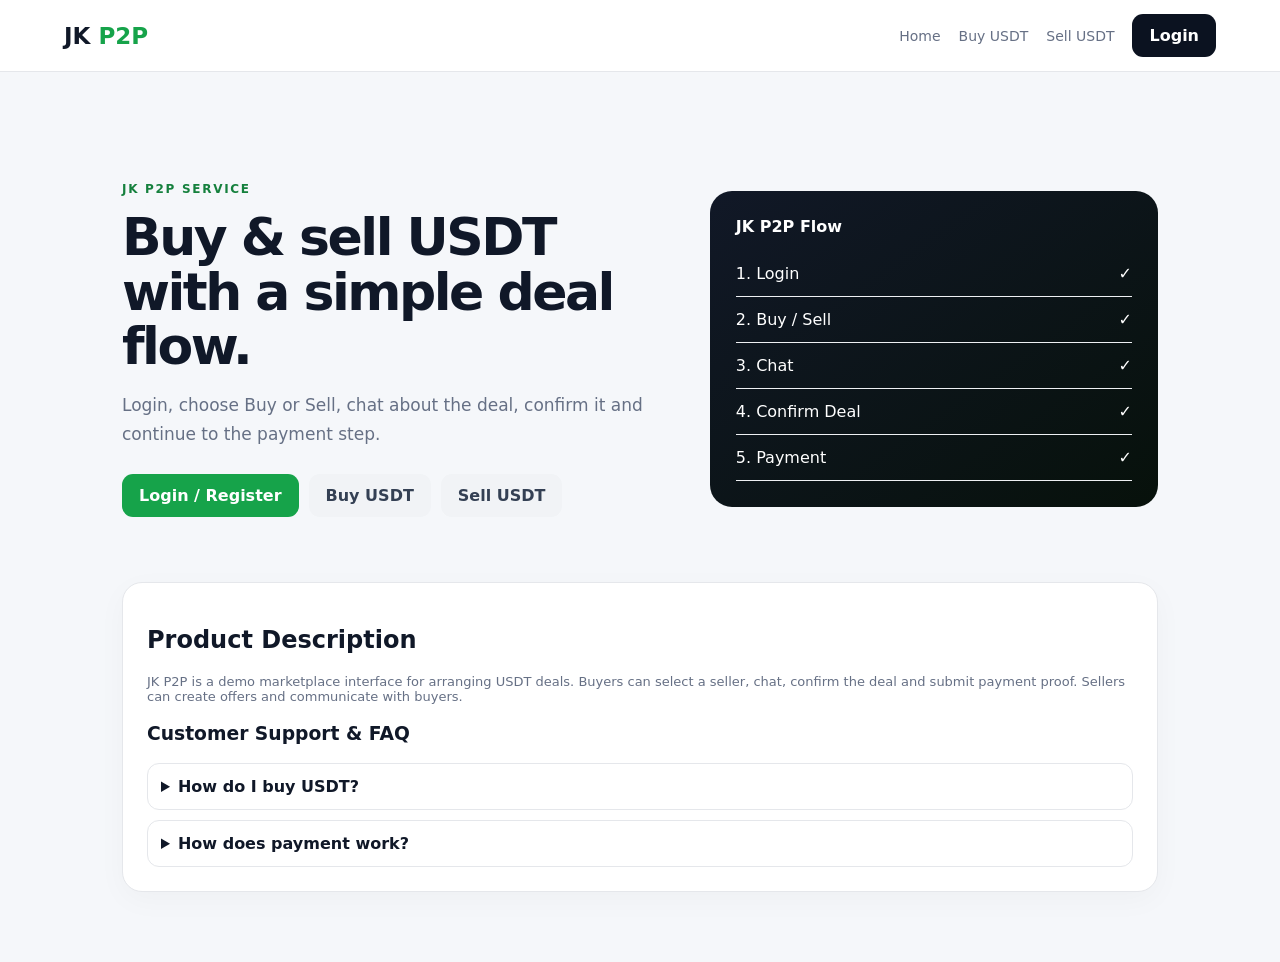
==== commit aae2ba27: "Rebuild frontend around login chat deal and payment flow" ====
--- a/index.html
+++ b/index.html
@@ -1,31 +1,33 @@
-<!doctype html><html lang="en"><head><meta charset="utf-8"><meta name="viewport" content="width=device-width,initial-scale=1"><title>JK P2P — Trade Smarter</title><style>
-:root{--bg:#f5f7fa;--card:#fff;--text:#101828;--muted:#667085;--line:#e5e7eb;--green:#16a34a;--dark:#0b1220;--soft:#eef7f0}*{box-sizing:border-box}body{margin:0;background:var(--bg);color:var(--text);font-family:Inter,system-ui,sans-serif}button,input,select{font:inherit}.top{height:74px;background:#fff;border-bottom:1px solid var(--line);display:flex;align-items:center;justify-content:space-between;padding:0 5%;position:sticky;top:0;z-index:20}.logo{font-weight:900;font-size:23px}.logo i{font-style:normal;color:var(--green)}.nav{display:flex;gap:22px;align-items:center}.nav a{font-size:14px;color:var(--muted);cursor:pointer}.nav a.active{color:var(--text);font-weight:800}.btn{border:0;border-radius:11px;padding:12px 17px;font-weight:800;cursor:pointer}.primary{background:var(--green);color:#fff}.dark{background:var(--dark);color:#fff}.light{background:#f1f3f6;color:#344054}.wrap{max-width:1180px;margin:auto;padding:0 22px}.hero{padding:68px 0 45px;display:grid;grid-template-columns:1.12fr .88fr;gap:45px;align-items:center}.eyebrow{font-size:12px;font-weight:900;letter-spacing:1.8px;color:#15803d}h1{font-size:54px;line-height:1.03;letter-spacing:-2.5px;margin:14px 0 18px}.lead{color:var(--muted);font-size:17px;line-height:1.7}.actions{display:flex;gap:10px;margin-top:26px}.trust{display:flex;gap:22px;margin-top:24px;color:var(--muted);font-size:12px}.hero-card{background:linear-gradient(145deg,#111827,#07110b);color:#fff;border-radius:25px;padding:28px;box-shadow:0 25px 70px #10182825}.hero-head{display:flex;justify-content:space-between}.live{color:#86efac;font-size:12px;font-weight:800}.rate{font-size:42px;font-weight:900;margin:25px 0 5px}.hero-grid{display:grid;grid-template-columns:1fr 1fr;gap:10px;margin-top:24px}.stat{background:#ffffff0d;border:1px solid #ffffff14;border-radius:14px;padding:14px}.stat small{display:block;color:#98a2b3;margin-bottom:6px}.section{padding:15px 0 55px}.market,.card{background:#fff;border:1px solid var(--line);border-radius:21px;padding:24px;box-shadow:0 8px 30px #10182808}.section-head{display:flex;justify-content:space-between;align-items:center;gap:15px}.section-head h2{margin:0 0 5px}.muted{color:var(--muted);font-size:13px}.tabs{display:flex;background:#eef1f4;border-radius:12px;padding:4px}.tab{border:0;background:transparent;padding:10px 18px;border-radius:9px;font-weight:800;color:var(--muted);cursor:pointer}.tab.on{background:#fff;color:var(--text);box-shadow:0 2px 6px #0000000d}.filters{display:flex;gap:10px;margin:20px 0}.field{border:1px solid #d8dee8;border-radius:11px;padding:12px;background:#fff}.offers,.rows{display:grid;gap:10px}.offer,.order{display:grid;grid-template-columns:1.3fr 1fr 1fr 1fr auto;align-items:center;gap:15px;border:1px solid #edf0f3;border-radius:15px;padding:16px}.user{font-weight:850}.price{font-size:18px;font-weight:900}.pill{display:inline-block;padding:6px 9px;border-radius:99px;background:var(--soft);color:#15803d;font-size:11px;font-weight:900}.screen{display:none;padding:50px 0 70px}.screen.show{display:block}.modal{display:none;position:fixed;inset:0;background:#0b1220a8;z-index:50;align-items:center;justify-content:center;padding:18px}.modal.show{display:flex}.modal-box{background:#fff;width:min(580px,100%);border-radius:22px;padding:25px;max-height:92vh;overflow:auto}.modal-head{display:flex;justify-content:space-between}.x{border:0;background:#f1f3f6;border-radius:9px;padding:8px 11px}.trade-row{display:flex;justify-content:space-between;padding:13px 0;border-bottom:1px solid #eef0f3}.timeline{display:grid;gap:13px;margin:20px 0}.t{display:flex;gap:12px}.dot{width:28px;height:28px;border-radius:50%;background:#dcfce7;color:#15803d;display:grid;place-items:center;font-weight:900;flex:none}.chat{background:#f8fafc;border-radius:14px;padding:12px;height:145px}.bubble{background:#e8f8ed;border-radius:12px;padding:9px 12px;width:max-content;margin:6px 0;font-size:13px}.bubble.me{margin-left:auto;background:#101828;color:#fff}.form{display:grid;gap:14px}.form label{font-size:13px;font-weight:800}.form input,.form select{width:100%;border:1px solid #d8dee8;border-radius:11px;padding:12px}.choice{display:flex;gap:8px;flex-wrap:wrap}.choice button{border:1px solid #d8dee8;background:#fff;border-radius:10px;padding:10px 14px;cursor:pointer}.choice button.selected{border-color:var(--green);background:var(--soft);color:#15803d}.admin-grid{display:grid;grid-template-columns:repeat(4,1fr);gap:12px;margin:18px 0}.kpi{padding:18px;border:1px solid #edf0f3;border-radius:15px}.kpi b{display:block;font-size:24px;margin-top:7px}.footer{text-align:center;padding:25px;color:#98a2b3;font-size:12px}@media(max-width:820px){.nav a{display:none}.hero{grid-template-columns:1fr;padding-top:45px}.hero-card{display:none}h1{font-size:42px}.section-head{align-items:flex-start;flex-direction:column}.filters{flex-wrap:wrap}.offer,.order{grid-template-columns:1fr 1fr}.offer .btn,.order .btn{grid-column:1/-1}.admin-grid{grid-template-columns:1fr 1fr}.trust{flex-wrap:wrap}}
-.bottomnav{display:none}@media(max-width:820px){.bottomnav{position:fixed;bottom:0;left:0;right:0;background:#fff;border-top:1px solid var(--line);z-index:30;display:grid;grid-template-columns:repeat(4,1fr);padding:8px 6px 10px}.bottomnav button{border:0;background:transparent;font-size:11px;font-weight:800;color:var(--muted);padding:6px}.bottomnav button span{display:block;font-size:17px;margin-bottom:3px}.wrap{padding-bottom:78px}}.statusbar{display:flex;gap:8px;flex-wrap:wrap;margin:18px 0}.status{padding:8px 11px;border-radius:999px;background:#f1f5f9;font-size:12px;font-weight:800}.status.done{background:#dcfce7;color:#15803d}.status.current{background:#dbeafe;color:#1d4ed8}.progress{height:7px;background:#eef2f6;border-radius:99px;overflow:hidden}.progress i{display:block;width:66%;height:100%;background:var(--green)}.summary-grid{display:grid;grid-template-columns:repeat(3,1fr);gap:12px;margin-top:18px}.summary{border:1px solid #edf0f3;border-radius:15px;padding:16px}.summary b{display:block;font-size:20px;margin-top:5px}@media(max-width:820px){.summary-grid{grid-template-columns:1fr}} .faq{display:grid;gap:10px;margin-top:18px}.faq details{background:#fff;border:1px solid var(--line);border-radius:13px;padding:14px 16px}.faq summary{font-weight:800;cursor:pointer}.contact-grid{display:grid;grid-template-columns:1fr 1fr;gap:12px;margin-top:18px}.flow-card{border:1px solid var(--line);border-radius:16px;padding:18px;background:#fff}.qr{height:150px;border:2px dashed #cbd5e1;border-radius:14px;display:grid;place-items:center;font-size:30px;font-weight:900;background:#f8fafc}@media(max-width:700px){.contact-grid{grid-template-columns:1fr}} </style></head><body>
-<header class="top"><div class="logo">JK <i>P2P</i></div><nav class="nav"><a id="nhome" class="active" onclick="show('home')">Home</a><a id="nbuy" onclick="show('buyerpage')">Buy USDT</a><a id="nsell" onclick="show('sellpage')">Sell USDT</a><a id="nmarket" class="active" onclick="show('market')">P2P Market</a><a id="ncreate" onclick="show('create')">Create Offer</a><a id="norders" onclick="show('orders')">My Orders</a><a id="nprofile" onclick="show('profile')">Profile</a><a id="npayment" onclick="show('payment')">Payment</a><a id="nadmin" onclick="show('admin')">Admin</a><button class="btn dark" onclick="show('login')">Login</button></nav></header>
+<!doctype html><html lang="en"><head><meta charset="utf-8"><meta name="viewport" content="width=device-width,initial-scale=1"><title>JK P2P Service</title><style>
+:root{--bg:#f5f7fa;--card:#fff;--text:#101828;--muted:#667085;--line:#e5e7eb;--green:#16a34a;--dark:#0b1220;--soft:#eef7f0}*{box-sizing:border-box}body{margin:0;background:var(--bg);color:var(--text);font-family:Inter,system-ui,sans-serif}button,input,select,textarea{font:inherit}.top{height:72px;background:#fff;border-bottom:1px solid var(--line);display:flex;align-items:center;justify-content:space-between;padding:0 5%;position:sticky;top:0;z-index:20}.logo{font-weight:900;font-size:23px}.logo i{font-style:normal;color:var(--green)}.nav{display:flex;gap:18px;align-items:center}.nav a{font-size:14px;color:var(--muted);cursor:pointer}.btn{border:0;border-radius:11px;padding:12px 17px;font-weight:800;cursor:pointer}.primary{background:var(--green);color:#fff}.dark{background:var(--dark);color:#fff}.light{background:#f1f3f6;color:#344054}.wrap{max-width:1080px;margin:auto;padding:0 22px}.screen{display:none;padding:45px 0 70px}.screen.show{display:block}.hero{padding:65px 0;display:grid;grid-template-columns:1.1fr .9fr;gap:40px;align-items:center}.eyebrow{font-size:12px;font-weight:900;letter-spacing:1.7px;color:#15803d}h1{font-size:52px;line-height:1.05;letter-spacing:-2.5px;margin:14px 0}.lead{color:var(--muted);font-size:17px;line-height:1.7}.actions{display:flex;gap:10px;flex-wrap:wrap;margin-top:25px}.card{background:#fff;border:1px solid var(--line);border-radius:20px;padding:24px;box-shadow:0 8px 30px #10182808}.dark-card{background:linear-gradient(145deg,#111827,#07110b);color:#fff;border-radius:22px;padding:26px}.market-grid{display:grid;gap:12px;margin-top:20px}.offer{display:grid;grid-template-columns:1.2fr 1fr 1fr 1fr auto;gap:14px;align-items:center;border:1px solid #edf0f3;border-radius:15px;padding:16px}.user{font-weight:900}.price{font-size:19px;font-weight:900}.muted{color:var(--muted);font-size:13px}.pill{display:inline-block;padding:6px 9px;border-radius:99px;background:var(--soft);color:#15803d;font-size:11px;font-weight:900}.form{display:grid;gap:13px;margin-top:18px}.form label{font-size:13px;font-weight:800}.form input,.form select,.form textarea{width:100%;border:1px solid #d8dee8;border-radius:11px;padding:12px;background:#fff}.chat{height:310px;background:#f8fafc;border-radius:15px;padding:15px;overflow:auto;margin-top:18px}.bubble{background:#e8f8ed;border-radius:12px;padding:10px 12px;width:max-content;max-width:80%;margin:7px 0;font-size:13px}.bubble.me{margin-left:auto;background:#101828;color:#fff}.trade-actions{display:flex;gap:10px;margin-top:15px}.payment-box{background:#f8fafc;border-radius:16px;padding:20px;margin-top:20px}.qr{height:180px;border:2px dashed #cbd5e1;border-radius:15px;display:grid;place-items:center;font-size:28px;font-weight:900;background:#fff}.modal{display:none;position:fixed;inset:0;background:#0b1220aa;z-index:50;align-items:center;justify-content:center;padding:18px}.modal.show{display:flex}.modal-box{width:min(430px,100%);background:#fff;border-radius:20px;padding:24px}.row{display:flex;justify-content:space-between;padding:13px 0;border-bottom:1px solid #eef0f3}.faq{display:grid;gap:10px;margin-top:15px}.faq details{border:1px solid var(--line);border-radius:12px;padding:13px}.faq summary{font-weight:800;cursor:pointer}@media(max-width:800px){.hero{grid-template-columns:1fr}.offer{grid-template-columns:1fr 1fr}.offer button{grid-column:1/-1}.nav a{display:none}h1{font-size:40px}}
+</style></head><body>
+<header class="top"><div class="logo">JK <i>P2P</i></div><nav class="nav"><a onclick="go('home')">Home</a><a onclick="go('buy')">Buy USDT</a><a onclick="go('sell')">Sell USDT</a><button class="btn dark" onclick="openLogin()">Login</button></nav></header>
 <main class="wrap">
-<section id="home" class="screen show" style="display:block;padding-top:0"><div class="hero"><div><div class="eyebrow">JK P2P SERVICE</div><h1>Buy & sell USDT with a simple platform flow.</h1><p class="lead">Find USDT offers, chat with the counterparty, submit payment proof and track your order from one place.</p><div class="actions"><button class="btn primary" onclick="show('login')">Login / Register</button><button class="btn light" onclick="show('buyerpage')">Buy USDT</button><button class="btn light" onclick="show('sellpage')">Sell USDT</button></div></div><div class="hero-card"><b>JK P2P Flow</b><div class="hero-grid"><div class="stat"><small>Buyer</small><b>UPI/QR → JK P2P</b></div><div class="stat"><small>Seller</small><b>USDT → JK P2P</b></div></div></div></div><div class="section"><div class="card"><h2>Product Description</h2><p class="muted" style="line-height:1.7">JK P2P is designed as a platform-mediated USDT marketplace. Buyers choose seller offers and chat before starting a deal. Payment and USDT settlement are coordinated through JK P2P's designated details.</p><div class="contact-grid"><div class="flow-card"><h3>Customer Support</h3><p class="muted">Order, payment, USDT or dispute related help.</p><button class="btn dark" onclick="show('support')">Contact Support</button></div><div class="flow-card"><h3>Frequently Asked Questions</h3><div class="faq"><details><summary>How do I buy USDT?</summary><p class="muted">Login, choose Buy USDT, select an offer, chat with the seller and start the order.</p></details><details><summary>Where does the buyer pay?</summary><p class="muted">The planned flow shows only JK P2P's designated QR/UPI on the payment page.</p></details><details><summary>Where does the seller send USDT?</summary><p class="muted">The seller sees JK P2P's designated USDT address on the seller settlement page.</p></details></div></div></div></div></section><section id="market" class="screen" style="padding-top:0"><div class="hero"><div><div class="eyebrow">JK P2P SERVICE</div><h1>Buy & sell USDT with confidence.</h1><p class="lead">A clean P2P marketplace concept for discovering offers, starting trades and tracking payment status.</p><div class="actions"><button class="btn primary" onclick="document.getElementById('marketbox').scrollIntoView({behavior:'smooth'})">Explore P2P</button><button class="btn light" onclick="show('create')">Create Offer</button></div><div class="trust"><span>✓ Verified users</span><span>✓ Trade chat</span><span>✓ Dispute-ready</span></div></div><div class="hero-card"><div class="hero-head"><b>Market snapshot</b><span class="live">● LIVE DEMO</span></div><div class="rate">₹89.20 <span style="font-size:15px">/ USDT</span></div><div class="muted" style="color:#98a2b3">Best visible offer</div><div class="hero-grid"><div class="stat"><small>Available</small><b>1,500 USDT</b></div><div class="stat"><small>Payment</small><b>UPI</b></div></div></div></div>
-<div class="section"><div class="market" id="marketbox"><div class="section-head"><div><h2>P2P Market</h2><div class="muted">Find an offer by price, payment method and limits.</div></div><div class="tabs"><button id="buy" class="tab on" onclick="side='buy';tabs();render()">Buy USDT</button><button id="sell" class="tab" onclick="side='sell';tabs();render()">Sell USDT</button></div></div><div class="filters"><input class="field" placeholder="Amount in ₹"><select class="field"><option>All payment methods</option><option>UPI</option><option>Bank Transfer</option></select><select class="field"><option>Best price</option><option>Most available</option></select></div><div class="offers" id="offers"></div></div></div></section>
-<section id="buyerpage" class="screen"><div class="card"><div class="section-head"><div><h2>Buy USDT</h2><div class="muted">Select a seller offer and start a chat.</div></div><span class="pill">BUYER</span></div><div class="offers" style="margin-top:20px"><div class="offer"><div><div class="user">@User123</div><div class="muted">98.7% completion</div></div><div><div class="price">₹89.20</div><div class="muted">per USDT</div></div><div><b>1,500 USDT</b><div class="muted">Available</div></div><div><b>UPI</b><div class="muted">₹500–₹50K</div></div><button class="btn primary" onclick="openTrade('User123',89.2)">Chat / Deal</button></div><div class="offer"><div><div class="user">@CryptoKing</div><div class="muted">99.1% completion</div></div><div><div class="price">₹89.48</div><div class="muted">per USDT</div></div><div><b>2,300 USDT</b><div class="muted">Available</div></div><div><b>Bank</b><div class="muted">₹2K–₹2L</div></div><button class="btn primary" onclick="openTrade('CryptoKing',89.48)">Chat / Deal</button></div></div></div></section><section id="sellpage" class="screen"><div class="card"><div class="section-head"><div><h2>Sell USDT</h2><div class="muted">Create an offer for buyers.</div></div><span class="pill">SELLER</span></div><div class="form" style="margin-top:20px"><label>USDT amount</label><input value="100"><label>Price (₹ / USDT)</label><input value="89.20"><label>Minimum order (₹)</label><input value="500"><label>Maximum order (₹)</label><input value="50000"><label>Offer note</label><input placeholder="Payment/settlement notes"><button class="btn primary" onclick="alert('Demo seller offer created.')">Create Seller Offer</button></div><div class="flow-card" style="margin-top:18px"><b>Seller settlement</b><p class="muted">After a buyer deal is confirmed, the seller will see JK P2P's designated USDT address. Seller can submit transaction hash/screenshot as proof.</p><button class="btn light" onclick="show('sellerpay')">Open Seller Settlement</button></div></div></section><section id="sellerpay" class="screen"><div class="card"><div class="section-head"><div><h2>Seller Settlement</h2><div class="muted">Send USDT only to the platform's designated address.</div></div><span class="pill">SELLER</span></div><div class="trade-row"><span>Order</span><b>#JKP2P10293</b></div><div class="trade-row"><span>USDT to send</span><b>100 USDT</b></div><div class="flow-card" style="margin-top:18px"><div class="muted">JK P2P USDT Address</div><b style="word-break:break-all">TJKP2P_DEMO_USDT_ADDRESS_123456</b><button class="btn light" style="margin-top:10px" onclick="alert('Demo address copied')">Copy Address</button></div><div class="form" style="margin-top:18px"><label>Transaction Hash / UTR</label><input placeholder="Enter blockchain transaction hash"><label>Screenshot / Proof</label><input type="file"><button class="btn primary" onclick="alert('Demo seller proof submitted.')">Submit USDT Proof</button></div></div></section><section id="support" class="screen"><div class="card"><h2>Customer Support</h2><p class="muted">Send a query related to your order or account.</p><div class="form" style="margin-top:20px"><label>Query Type</label><select><option>Order Issue</option><option>Payment Issue</option><option>USDT Issue</option><option>Account Issue</option><option>Other</option></select><label>Order ID</label><input placeholder="#JKP2P10293"><label>Message</label><input placeholder="Describe your issue"><button class="btn primary" onclick="alert('Demo support query submitted.')">Submit Query</button></div></div></section><section id="create" class="screen"><div class="card"><div class="section-head"><div><h2>Create Offer</h2><div class="muted">Create a demo Buy or Sell advertisement.</div></div><span class="pill">DEMO</span></div><div class="form" style="margin-top:22px"><label>Offer type</label><div class="choice"><button id="sellChoice" onclick="offerType='sell';choose()">Sell USDT</button><button id="buyChoice" class="selected" onclick="offerType='buy';choose()">Buy USDT</button></div><label>Price (₹ / USDT)</label><input id="offerPrice" value="89.20"><label>Available USDT</label><input value="1000"><label>Minimum order (₹)</label><input value="500"><label>Maximum order (₹)</label><input value="50000"><label>Payment method</label><select><option>UPI</option><option>Bank Transfer</option></select><button class="btn primary" onclick="alert('Demo offer created. Backend will save it later.')">Create Offer</button></div></div></section>
-<section id="orders" class="screen"><div class="card"><div class="section-head"><div><h2>My Orders</h2><div class="muted">Track active and completed trades.</div></div><span class="pill">1 ACTIVE</span></div><div class="rows" style="margin-top:20px"><div class="order"><div><b>#JKP2P10293</b><div class="muted">Today · 09:14</div></div><div><b>100 USDT</b><div class="muted">Amount</div></div><div><b>₹8,920</b><div class="muted">Total</div></div><div><span class="pill" style="background:#fff7ed;color:#c2410c">Payment Pending</span></div><button class="btn light" onclick="show('payment')">Pay</button><button class="btn light" onclick="show('orderdetails')">Details</button><button class="btn light" onclick="openTrade()">Open</button><button class="btn light" onclick="show('dispute')">Dispute</button></div></div></div></section>
-<section id="payment" class="screen"><div class="card"><div class="section-head"><div><h2>Payment Page</h2><div class="muted">Complete the payment for your active demo order.</div></div><span class="pill">PAYMENT PENDING</span></div><div class="trade-row" style="margin-top:18px"><span>Order ID</span><b>#JKP2P10293</b></div><div class="trade-row"><span>Seller</span><b>@User123 · 98.7%</b></div><div class="trade-row"><span>USDT amount</span><b>100 USDT</b></div><div class="trade-row"><span>Total to pay</span><b>₹8,920</b></div><div class="trade-row"><span>Payment method</span><b>UPI</b></div><div style="margin:20px 0;padding:18px;background:#f8fafc;border-radius:15px"><div class="muted">Pay to this UPI ID</div><div style="font-size:22px;font-weight:900;margin:7px 0">user123@upi</div><button class="btn light" onclick="copyUpi()">Copy UPI ID</button><div class="muted" style="margin-top:10px">⏱ Payment window: <b id="timer">14:59</b></div></div><div style="padding:14px;border-radius:12px;background:#fff7ed;color:#9a3412;font-size:13px"><b>Safety:</b> Pay only to the payment details shown inside this order. Never send money outside the trade.</div><div class="actions"><button class="btn primary" onclick="paymentDone()">I Have Paid</button><button class="btn light" onclick="show('orders')">Back to Order</button></div></div></section>
-<section id="profile" class="screen"><div class="card"><h2>Profile</h2><p class="muted">@DemoUser · Verified demo account</p><div class="rows" style="margin-top:18px"><div class="trade-row"><span>Completed trades</span><b>127</b></div><div class="trade-row"><span>Success rate</span><b>98.4%</b></div><div class="trade-row"><span>Payment methods</span><b>UPI · Bank Transfer</b></div><button class="btn light" onclick="alert('Demo security settings')">Security Settings</button></div></div></section>
-<section id="login" class="screen"><div class="card" style="max-width:460px;margin:auto"><h2>Welcome back</h2><p class="muted">Login UI for the demo. Authentication comes in the backend phase.</p><div class="form" style="margin-top:20px"><label>Email</label><input type="email" placeholder="you@example.com"><label>Password</label><input type="password" placeholder="••••••••"><button class="btn dark" onclick="alert('Demo login submitted')">Login</button><button class="btn light" onclick="alert('Demo registration')">Create account</button></div></div></section>
-<section id="dispute" class="screen"><div class="card"><div class="section-head"><div><h2>Open Dispute</h2><div class="muted">Raise a dispute for order #JKP2P10293.</div></div><span class="pill">DEMO</span></div><div class="form" style="margin-top:20px"><label>Reason</label><select><option>Payment sent but USDT not released</option><option>Payment details issue</option><option>Counterparty not responding</option><option>Other</option></select><label>Your message</label><input placeholder="Describe what happened"><label>Evidence</label><input type="file"><button class="btn primary" onclick="alert('Demo dispute submitted for admin review.')">Submit Dispute</button><button class="btn light" onclick="show('orders')">Cancel</button></div></div></section>
-<section id="admin" class="screen"><div class="card"><div class="section-head"><div><h2>Admin Dashboard</h2><div class="muted">Demo controls for platform operations.</div></div><span class="pill">ADMIN DEMO</span></div><div class="admin-grid"><div class="kpi"><span class="muted">Users</span><b>12,481</b></div><div class="kpi"><span class="muted">Active trades</span><b>183</b></div><div class="kpi"><span class="muted">Disputes</span><b>12</b></div><div class="kpi"><span class="muted">Today's volume</span><b>₹42L</b></div></div><div class="rows" style="margin-top:18px"><div class="order"><b>User management</b><span>12,481 users</span><span>18 flagged</span><span class="pill">ACTIVE</span><button class="btn light" onclick="alert('Demo users table')">Users</button></div><div class="order"><b>Trade #JKP2P10293</b><span>@User123</span><span>100 USDT</span><span class="pill" style="background:#fff7ed;color:#c2410c">Payment Pending</span><button class="btn light" onclick="openTrade()">Open</button></div><div class="order"><b>Dispute #DP1021</b><span>Buyer: @Rahul</span><span>100 USDT</span><span class="pill" style="background:#fff7ed;color:#c2410c">Review</span><button class="btn light" onclick="show('dispute')">Review</button></div><div class="order"><b>Offer moderation</b><span>36 new offers</span><span>5 flagged</span><span class="pill">QUEUE</span><button class="btn light" onclick="alert('Demo offer moderation')">Review</button></div></div></div></section>
-<section id="orderdetails" class="screen"><div class="card"><div class="section-head"><div><h2>Order Details</h2><div class="muted">#JKP2P10293 · Buyer ↔ Seller</div></div><span class="pill">ACTIVE</span></div><div class="statusbar"><span class="status done">Order Created</span><span class="status done">USDT Locked</span><span class="status current">Payment Pending</span><span class="status">USDT Release</span></div><div class="progress"><i></i></div><div class="summary-grid"><div class="summary"><span class="muted">You pay</span><b>₹8,920</b></div><div class="summary"><span class="muted">You receive</span><b>100 USDT</b></div><div class="summary"><span class="muted">Rate</span><b>₹89.20</b></div></div><div class="chat" style="margin-top:20px"><div class="bubble">Seller: Please make payment to the displayed method.</div><div class="bubble me">You: Payment ready.</div></div><div class="actions"><button class="btn primary" onclick="show('payment')">Go to Payment</button><button class="btn light" onclick="show('dispute')">Open Dispute</button></div></div></section>
-</main><nav class="bottomnav"><button onclick="show('market')"><span>⌂</span>Market</button><button onclick="show('orders')"><span>▣</span>Orders</button><button onclick="show('payment')"><span>₹</span>Payment</button><button onclick="show('profile')"><span>●</span>Profile</button></nav><footer class="footer">JK P2P Service · Front-end demo only · No real payments or cryptocurrency transactions.</footer>
-<div id="modal" class="modal"><div class="modal-box"><div class="modal-head"><div><h2 style="margin:0">Trade #JKP2P10293</h2><div class="muted">Secure trade flow — demo</div></div><button class="x" onclick="closeTrade()">×</button></div><div class="trade-row"><span>Counterparty</span><b id="seller">@User123</b></div><div class="trade-row"><span>You pay</span><b>₹8,920</b></div><div class="trade-row"><span>You receive</span><b>100 USDT</b></div><div class="trade-row"><span>Rate</span><b id="tradeprice">₹89.20 / USDT</b></div><div class="timeline"><div class="t"><div class="dot">1</div><div><b>USDT locked</b><div class="muted">Demo escrow state</div></div></div><div class="t"><div class="dot">2</div><div><b>Make payment</b><div class="muted">UPI · user@upi</div></div></div><div class="t"><div class="dot">3</div><div><b>Release USDT</b><div class="muted">After payment confirmation</div></div></div></div><div class="chat"><div class="bubble">Seller: Please make payment to the displayed method.</div><div class="bubble me">You: Payment ready.</div></div><div style="display:flex;gap:10px;margin-top:15px"><button class="btn primary" style="flex:1" onclick="paid()">I Have Paid</button><button class="btn light" onclick="alert('Demo: dispute opened')">Dispute</button></div></div></div>
+<section id="home" class="screen show"><div class="hero"><div><div class="eyebrow">JK P2P SERVICE</div><h1>Buy & sell USDT with a simple deal flow.</h1><p class="lead">Login, choose Buy or Sell, chat about the deal, confirm it and continue to the payment step.</p><div class="actions"><button class="btn primary" onclick="openLogin()">Login / Register</button><button class="btn light" onclick="go('buy')">Buy USDT</button><button class="btn light" onclick="go('sell')">Sell USDT</button></div></div><div class="dark-card"><b>JK P2P Flow</b><div class="row" style="margin-top:15px"><span>1. Login</span><b>✓</b></div><div class="row"><span>2. Buy / Sell</span><b>✓</b></div><div class="row"><span>3. Chat</span><b>✓</b></div><div class="row"><span>4. Confirm Deal</span><b>✓</b></div><div class="row"><span>5. Payment</span><b>✓</b></div></div></div><div class="card"><h2>Product Description</h2><p class="muted">JK P2P is a demo marketplace interface for arranging USDT deals. Buyers can select a seller, chat, confirm the deal and submit payment proof. Sellers can create offers and communicate with buyers.</p><h3>Customer Support & FAQ</h3><div class="faq"><details><summary>How do I buy USDT?</summary><p class="muted">Login → Buy USDT → choose an offer → Chat → Confirm Deal → Payment.</p></details><details><summary>How does payment work?</summary><p class="muted">The payment page shows the platform's designated payment details and allows screenshot/UTR submission.</p></details></div></div></section>
+
+<section id="buy" class="screen"><div class="card"><div style="display:flex;justify-content:space-between;align-items:center"><div><h2>Buy USDT</h2><div class="muted">Choose a seller and start the chat.</div></div><span class="pill">BUYER</span></div><div class="market-grid"><div class="offer"><div><div class="user">@User123</div><div class="muted">98.7% completion</div></div><div><div class="price">₹89.20</div><div class="muted">per USDT</div></div><div><b>1,500 USDT</b><div class="muted">Available</div></div><div><b>₹500–₹50K</b><div class="muted">Limits</div></div><button class="btn primary" onclick="startChat('User123',89.20)">Chat</button></div><div class="offer"><div><div class="user">@CryptoKing</div><div class="muted">99.1% completion</div></div><div><div class="price">₹89.48</div><div class="muted">per USDT</div></div><div><b>2,300 USDT</b><div class="muted">Available</div></div><div><b>₹2K–₹2L</b><div class="muted">Limits</div></div><button class="btn primary" onclick="startChat('CryptoKing',89.48)">Chat</button></div></div></div></section>
+
+<section id="sell" class="screen"><div class="card"><h2>Sell USDT</h2><div class="muted">Create your seller offer for buyers.</div><div class="form"><label>USDT Amount</label><input value="100"><label>Price per USDT</label><input value="89.20"><label>Minimum Order</label><input value="500"><label>Maximum Order</label><input value="50000"><label>Offer Note</label><textarea rows="3" placeholder="Add deal/payment notes"></textarea><button class="btn primary" onclick="alert('Demo seller offer created.')">Create Offer</button></div></div></section>
+
+<section id="chat" class="screen"><div class="card"><div style="display:flex;justify-content:space-between"><div><h2>Chat with <span id="chatSeller">@User123</span></h2><div class="muted">Discuss the deal before confirmation.</div></div><span class="pill">CHAT</span></div><div class="chat"><div class="bubble">Seller: Hello, please share the amount you want to buy.</div><div class="bubble me">You: I want to buy 100 USDT.</div><div class="bubble">Seller: Rate is ₹89.20 per USDT. Please confirm.</div></div><div style="display:flex;gap:8px;margin-top:10px"><input id="chatInput" style="flex:1;border:1px solid #d8dee8;border-radius:11px;padding:12px" placeholder="Type message"><button class="btn dark" onclick="sendMsg()">Send</button></div><div class="trade-actions"><button class="btn primary" onclick="confirmDeal()">Confirm Deal</button><button class="btn light" onclick="go('buy')">Back</button></div></div></section>
+
+<section id="deal" class="screen"><div class="card"><span class="pill">DEAL CONFIRMED</span><h2>Order #JKP2P10293</h2><div class="row"><span>Seller</span><b id="dealSeller">@User123</b></div><div class="row"><span>USDT</span><b>100 USDT</b></div><div class="row"><span>Rate</span><b id="dealRate">₹89.20 / USDT</b></div><div class="row"><span>Total</span><b id="dealTotal">₹8,920</b></div><div class="trade-actions"><button class="btn primary" onclick="go('payment')">Payment</button><button class="btn light" onclick="go('chat')">Chat</button></div></div></section>
+
+<section id="payment" class="screen"><div class="card"><span class="pill">BUYER PAYMENT</span><h2>Payment Details</h2><p class="muted">Pay using the payment details shown below, then submit your proof.</p><div class="payment-box"><div class="muted">JK P2P Payment QR</div><div class="qr">QR CODE</div><div class="row"><span>JK P2P UPI</span><b>jkp2p@upi</b></div><div class="row"><span>Amount</span><b>₹8,920</b></div></div><div class="form"><label>Payment Screenshot</label><input type="file" accept="image/*"><label>UTR / Transaction ID</label><input placeholder="Enter UTR number"><button class="btn primary" onclick="submitPayment()">Submit Payment Proof</button></div></div></section>
+
+<section id="success" class="screen"><div class="card" style="text-align:center;max-width:600px;margin:auto"><div style="font-size:48px">✓</div><h2>Payment Proof Submitted</h2><p class="muted">Your UTR and screenshot have been submitted. The order is now waiting for verification.</p><span class="pill">PAYMENT VERIFICATION PENDING</span><div class="actions" style="justify-content:center"><button class="btn primary" onclick="go('chat')">Back to Chat</button><button class="btn light" onclick="go('home')">Home</button></div></div></section>
+</main>
+
+<div id="loginModal" class="modal"><div class="modal-box"><div style="display:flex;justify-content:space-between"><div><h2 style="margin:0">Login</h2><div class="muted">Demo login to continue</div></div><button class="btn light" onclick="closeLogin()">×</button></div><div class="form"><label>Email</label><input id="email" type="email" value="demo@jkp2p.com"><label>Password</label><input id="password" type="password" value="123456"><button class="btn primary" onclick="login()">Login</button><div class="muted">Demo: demo@jkp2p.com / 123456</div></div></div></div>
+
 <script>
-let side='buy',offerType='buy';let timerSeconds=899;
-function copyUpi(){navigator.clipboard?.writeText('user123@upi');alert('UPI ID copied (demo).')}
-function paymentDone(){alert('Demo: payment marked as sent. Order status changed to Payment Sent.');show('orders')}
-setInterval(()=>{const el=document.getElementById('timer');if(!el)return;if(timerSeconds>0)timerSeconds--;const m=String(Math.floor(timerSeconds/60)).padStart(2,'0'),s=String(timerSeconds%60).padStart(2,'0');el.textContent=m+':'+s},1000);const offers=[['User123',89.20,'1,500 USDT','₹500–₹50K','UPI'],['User456',89.35,'850 USDT','₹1K–₹1L','Bank'],['CryptoKing',89.48,'2,300 USDT','₹2K–₹2L','UPI']];
-function render(){document.getElementById('offers').innerHTML=offers.map((x,i)=>'<div class="offer"><div><div class="user">@'+x[0]+'</div><div class="muted">98.'+(7+i)+'% completion</div></div><div><div class="price">₹'+x[1].toFixed(2)+'</div><div class="muted">per USDT</div></div><div><b>'+x[2]+'</b><div class="muted">Available</div></div><div><b>'+x[4]+'</b><div class="muted">'+x[3]+'</div></div><button class="btn primary" onclick="openTrade(\''+x[0]+'\','+x[1]+')">'+(side==='buy'?'Buy':'Sell')+'</button></div>').join('')}
-function tabs(){document.getElementById('buy').classList.toggle('on',side==='buy');document.getElementById('sell').classList.toggle('on',side==='sell')}
-function choose(){document.getElementById('buyChoice').classList.toggle('selected',offerType==='buy');document.getElementById('sellChoice').classList.toggle('selected',offerType==='sell')}
-function show(id){['home','market','create','orders','profile','login','payment','dispute','admin','orderdetails','buyerpage','sellpage','sellerpay','support'].forEach(x=>document.getElementById(x).classList.toggle('show',x===id));['nhome','nbuy','nsell','nmarket','ncreate','norders','nprofile','npayment','nadmin'].forEach(x=>document.getElementById(x)?.classList.remove('active'));document.getElementById('n'+id)?.classList.add('active');scrollTo({top:0,behavior:'smooth'})}
-function openTrade(u='User123',p=89.2){document.getElementById('seller').textContent='@'+u;document.getElementById('tradeprice').textContent='₹'+p.toFixed(2)+' / USDT';document.getElementById('modal').classList.add('show')}
-function closeTrade(){document.getElementById('modal').classList.remove('show')}
-function paid(){alert('Demo: payment marked as sent. Backend will update order status later.');closeTrade()}
-render();
+let seller='User123',rate=89.20;
+function go(id){document.querySelectorAll('.screen').forEach(s=>s.classList.remove('show'));document.getElementById(id)?.classList.add('show');scrollTo({top:0,behavior:'smooth'})}
+function openLogin(){document.getElementById('loginModal').classList.add('show')}
+function closeLogin(){document.getElementById('loginModal').classList.remove('show')}
+function login(){if(document.getElementById('email').value==='demo@jkp2p.com'&&document.getElementById('password').value==='123456'){closeLogin();go('home');alert('Login successful');}else alert('Demo credentials: demo@jkp2p.com / 123456')}
+function startChat(u,p){seller=u;rate=p;document.getElementById('chatSeller').textContent='@'+u;go('chat')}
+function sendMsg(){const i=document.getElementById('chatInput');if(i.value.trim()){const d=document.createElement('div');d.className='bubble me';d.textContent=i.value;document.querySelector('#chat .chat').appendChild(d);i.value=''}}
+function confirmDeal(){document.getElementById('dealSeller').textContent='@'+seller;document.getElementById('dealRate').textContent='₹'+rate.toFixed(2)+' / USDT';document.getElementById('dealTotal').textContent='₹'+(rate*100).toFixed(2);go('deal')}
+function submitPayment(){alert('Payment proof submitted successfully in demo.');go('success')}
 </script></body></html>
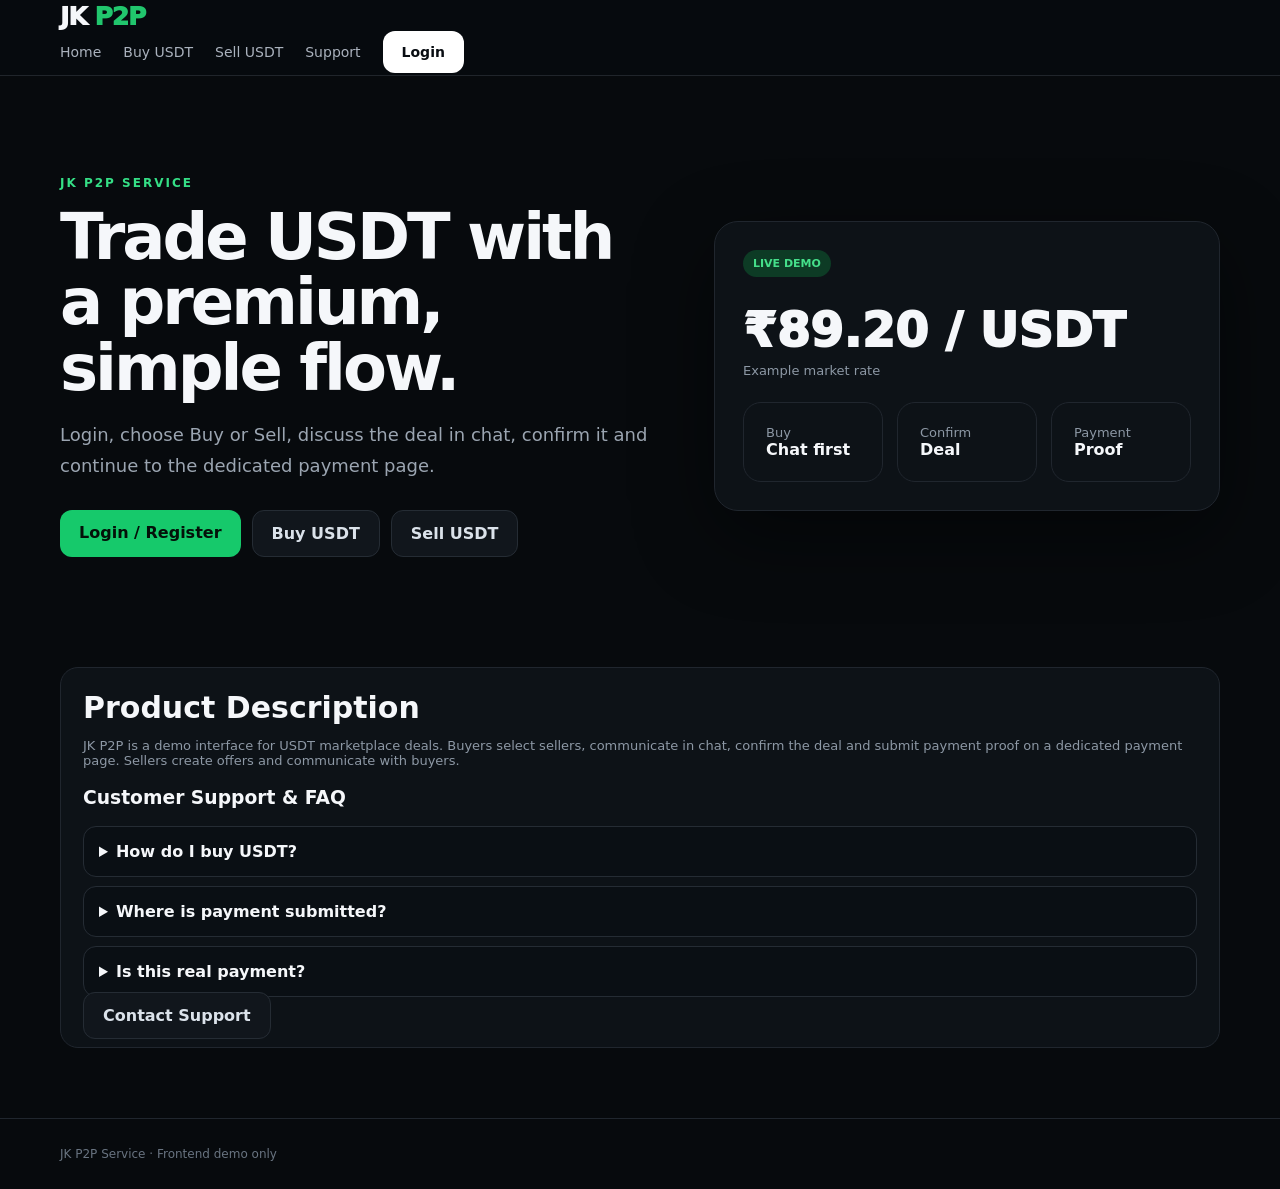
==== commit 40af30e3: "Split JK P2P into premium separate pages" ====
--- a/index.html
+++ b/index.html
@@ -1,33 +1 @@
-<!doctype html><html lang="en"><head><meta charset="utf-8"><meta name="viewport" content="width=device-width,initial-scale=1"><title>JK P2P Service</title><style>
-:root{--bg:#f5f7fa;--card:#fff;--text:#101828;--muted:#667085;--line:#e5e7eb;--green:#16a34a;--dark:#0b1220;--soft:#eef7f0}*{box-sizing:border-box}body{margin:0;background:var(--bg);color:var(--text);font-family:Inter,system-ui,sans-serif}button,input,select,textarea{font:inherit}.top{height:72px;background:#fff;border-bottom:1px solid var(--line);display:flex;align-items:center;justify-content:space-between;padding:0 5%;position:sticky;top:0;z-index:20}.logo{font-weight:900;font-size:23px}.logo i{font-style:normal;color:var(--green)}.nav{display:flex;gap:18px;align-items:center}.nav a{font-size:14px;color:var(--muted);cursor:pointer}.btn{border:0;border-radius:11px;padding:12px 17px;font-weight:800;cursor:pointer}.primary{background:var(--green);color:#fff}.dark{background:var(--dark);color:#fff}.light{background:#f1f3f6;color:#344054}.wrap{max-width:1080px;margin:auto;padding:0 22px}.screen{display:none;padding:45px 0 70px}.screen.show{display:block}.hero{padding:65px 0;display:grid;grid-template-columns:1.1fr .9fr;gap:40px;align-items:center}.eyebrow{font-size:12px;font-weight:900;letter-spacing:1.7px;color:#15803d}h1{font-size:52px;line-height:1.05;letter-spacing:-2.5px;margin:14px 0}.lead{color:var(--muted);font-size:17px;line-height:1.7}.actions{display:flex;gap:10px;flex-wrap:wrap;margin-top:25px}.card{background:#fff;border:1px solid var(--line);border-radius:20px;padding:24px;box-shadow:0 8px 30px #10182808}.dark-card{background:linear-gradient(145deg,#111827,#07110b);color:#fff;border-radius:22px;padding:26px}.market-grid{display:grid;gap:12px;margin-top:20px}.offer{display:grid;grid-template-columns:1.2fr 1fr 1fr 1fr auto;gap:14px;align-items:center;border:1px solid #edf0f3;border-radius:15px;padding:16px}.user{font-weight:900}.price{font-size:19px;font-weight:900}.muted{color:var(--muted);font-size:13px}.pill{display:inline-block;padding:6px 9px;border-radius:99px;background:var(--soft);color:#15803d;font-size:11px;font-weight:900}.form{display:grid;gap:13px;margin-top:18px}.form label{font-size:13px;font-weight:800}.form input,.form select,.form textarea{width:100%;border:1px solid #d8dee8;border-radius:11px;padding:12px;background:#fff}.chat{height:310px;background:#f8fafc;border-radius:15px;padding:15px;overflow:auto;margin-top:18px}.bubble{background:#e8f8ed;border-radius:12px;padding:10px 12px;width:max-content;max-width:80%;margin:7px 0;font-size:13px}.bubble.me{margin-left:auto;background:#101828;color:#fff}.trade-actions{display:flex;gap:10px;margin-top:15px}.payment-box{background:#f8fafc;border-radius:16px;padding:20px;margin-top:20px}.qr{height:180px;border:2px dashed #cbd5e1;border-radius:15px;display:grid;place-items:center;font-size:28px;font-weight:900;background:#fff}.modal{display:none;position:fixed;inset:0;background:#0b1220aa;z-index:50;align-items:center;justify-content:center;padding:18px}.modal.show{display:flex}.modal-box{width:min(430px,100%);background:#fff;border-radius:20px;padding:24px}.row{display:flex;justify-content:space-between;padding:13px 0;border-bottom:1px solid #eef0f3}.faq{display:grid;gap:10px;margin-top:15px}.faq details{border:1px solid var(--line);border-radius:12px;padding:13px}.faq summary{font-weight:800;cursor:pointer}@media(max-width:800px){.hero{grid-template-columns:1fr}.offer{grid-template-columns:1fr 1fr}.offer button{grid-column:1/-1}.nav a{display:none}h1{font-size:40px}}
-</style></head><body>
-<header class="top"><div class="logo">JK <i>P2P</i></div><nav class="nav"><a onclick="go('home')">Home</a><a onclick="go('buy')">Buy USDT</a><a onclick="go('sell')">Sell USDT</a><button class="btn dark" onclick="openLogin()">Login</button></nav></header>
-<main class="wrap">
-<section id="home" class="screen show"><div class="hero"><div><div class="eyebrow">JK P2P SERVICE</div><h1>Buy & sell USDT with a simple deal flow.</h1><p class="lead">Login, choose Buy or Sell, chat about the deal, confirm it and continue to the payment step.</p><div class="actions"><button class="btn primary" onclick="openLogin()">Login / Register</button><button class="btn light" onclick="go('buy')">Buy USDT</button><button class="btn light" onclick="go('sell')">Sell USDT</button></div></div><div class="dark-card"><b>JK P2P Flow</b><div class="row" style="margin-top:15px"><span>1. Login</span><b>✓</b></div><div class="row"><span>2. Buy / Sell</span><b>✓</b></div><div class="row"><span>3. Chat</span><b>✓</b></div><div class="row"><span>4. Confirm Deal</span><b>✓</b></div><div class="row"><span>5. Payment</span><b>✓</b></div></div></div><div class="card"><h2>Product Description</h2><p class="muted">JK P2P is a demo marketplace interface for arranging USDT deals. Buyers can select a seller, chat, confirm the deal and submit payment proof. Sellers can create offers and communicate with buyers.</p><h3>Customer Support & FAQ</h3><div class="faq"><details><summary>How do I buy USDT?</summary><p class="muted">Login → Buy USDT → choose an offer → Chat → Confirm Deal → Payment.</p></details><details><summary>How does payment work?</summary><p class="muted">The payment page shows the platform's designated payment details and allows screenshot/UTR submission.</p></details></div></div></section>
-
-<section id="buy" class="screen"><div class="card"><div style="display:flex;justify-content:space-between;align-items:center"><div><h2>Buy USDT</h2><div class="muted">Choose a seller and start the chat.</div></div><span class="pill">BUYER</span></div><div class="market-grid"><div class="offer"><div><div class="user">@User123</div><div class="muted">98.7% completion</div></div><div><div class="price">₹89.20</div><div class="muted">per USDT</div></div><div><b>1,500 USDT</b><div class="muted">Available</div></div><div><b>₹500–₹50K</b><div class="muted">Limits</div></div><button class="btn primary" onclick="startChat('User123',89.20)">Chat</button></div><div class="offer"><div><div class="user">@CryptoKing</div><div class="muted">99.1% completion</div></div><div><div class="price">₹89.48</div><div class="muted">per USDT</div></div><div><b>2,300 USDT</b><div class="muted">Available</div></div><div><b>₹2K–₹2L</b><div class="muted">Limits</div></div><button class="btn primary" onclick="startChat('CryptoKing',89.48)">Chat</button></div></div></div></section>
-
-<section id="sell" class="screen"><div class="card"><h2>Sell USDT</h2><div class="muted">Create your seller offer for buyers.</div><div class="form"><label>USDT Amount</label><input value="100"><label>Price per USDT</label><input value="89.20"><label>Minimum Order</label><input value="500"><label>Maximum Order</label><input value="50000"><label>Offer Note</label><textarea rows="3" placeholder="Add deal/payment notes"></textarea><button class="btn primary" onclick="alert('Demo seller offer created.')">Create Offer</button></div></div></section>
-
-<section id="chat" class="screen"><div class="card"><div style="display:flex;justify-content:space-between"><div><h2>Chat with <span id="chatSeller">@User123</span></h2><div class="muted">Discuss the deal before confirmation.</div></div><span class="pill">CHAT</span></div><div class="chat"><div class="bubble">Seller: Hello, please share the amount you want to buy.</div><div class="bubble me">You: I want to buy 100 USDT.</div><div class="bubble">Seller: Rate is ₹89.20 per USDT. Please confirm.</div></div><div style="display:flex;gap:8px;margin-top:10px"><input id="chatInput" style="flex:1;border:1px solid #d8dee8;border-radius:11px;padding:12px" placeholder="Type message"><button class="btn dark" onclick="sendMsg()">Send</button></div><div class="trade-actions"><button class="btn primary" onclick="confirmDeal()">Confirm Deal</button><button class="btn light" onclick="go('buy')">Back</button></div></div></section>
-
-<section id="deal" class="screen"><div class="card"><span class="pill">DEAL CONFIRMED</span><h2>Order #JKP2P10293</h2><div class="row"><span>Seller</span><b id="dealSeller">@User123</b></div><div class="row"><span>USDT</span><b>100 USDT</b></div><div class="row"><span>Rate</span><b id="dealRate">₹89.20 / USDT</b></div><div class="row"><span>Total</span><b id="dealTotal">₹8,920</b></div><div class="trade-actions"><button class="btn primary" onclick="go('payment')">Payment</button><button class="btn light" onclick="go('chat')">Chat</button></div></div></section>
-
-<section id="payment" class="screen"><div class="card"><span class="pill">BUYER PAYMENT</span><h2>Payment Details</h2><p class="muted">Pay using the payment details shown below, then submit your proof.</p><div class="payment-box"><div class="muted">JK P2P Payment QR</div><div class="qr">QR CODE</div><div class="row"><span>JK P2P UPI</span><b>jkp2p@upi</b></div><div class="row"><span>Amount</span><b>₹8,920</b></div></div><div class="form"><label>Payment Screenshot</label><input type="file" accept="image/*"><label>UTR / Transaction ID</label><input placeholder="Enter UTR number"><button class="btn primary" onclick="submitPayment()">Submit Payment Proof</button></div></div></section>
-
-<section id="success" class="screen"><div class="card" style="text-align:center;max-width:600px;margin:auto"><div style="font-size:48px">✓</div><h2>Payment Proof Submitted</h2><p class="muted">Your UTR and screenshot have been submitted. The order is now waiting for verification.</p><span class="pill">PAYMENT VERIFICATION PENDING</span><div class="actions" style="justify-content:center"><button class="btn primary" onclick="go('chat')">Back to Chat</button><button class="btn light" onclick="go('home')">Home</button></div></div></section>
-</main>
-
-<div id="loginModal" class="modal"><div class="modal-box"><div style="display:flex;justify-content:space-between"><div><h2 style="margin:0">Login</h2><div class="muted">Demo login to continue</div></div><button class="btn light" onclick="closeLogin()">×</button></div><div class="form"><label>Email</label><input id="email" type="email" value="demo@jkp2p.com"><label>Password</label><input id="password" type="password" value="123456"><button class="btn primary" onclick="login()">Login</button><div class="muted">Demo: demo@jkp2p.com / 123456</div></div></div></div>
-
-<script>
-let seller='User123',rate=89.20;
-function go(id){document.querySelectorAll('.screen').forEach(s=>s.classList.remove('show'));document.getElementById(id)?.classList.add('show');scrollTo({top:0,behavior:'smooth'})}
-function openLogin(){document.getElementById('loginModal').classList.add('show')}
-function closeLogin(){document.getElementById('loginModal').classList.remove('show')}
-function login(){if(document.getElementById('email').value==='demo@jkp2p.com'&&document.getElementById('password').value==='123456'){closeLogin();go('home');alert('Login successful');}else alert('Demo credentials: demo@jkp2p.com / 123456')}
-function startChat(u,p){seller=u;rate=p;document.getElementById('chatSeller').textContent='@'+u;go('chat')}
-function sendMsg(){const i=document.getElementById('chatInput');if(i.value.trim()){const d=document.createElement('div');d.className='bubble me';d.textContent=i.value;document.querySelector('#chat .chat').appendChild(d);i.value=''}}
-function confirmDeal(){document.getElementById('dealSeller').textContent='@'+seller;document.getElementById('dealRate').textContent='₹'+rate.toFixed(2)+' / USDT';document.getElementById('dealTotal').textContent='₹'+(rate*100).toFixed(2);go('deal')}
-function submitPayment(){alert('Payment proof submitted successfully in demo.');go('success')}
-</script></body></html>+<!doctype html><html><head><meta charset="utf-8"><meta name="viewport" content="width=device-width,initial-scale=1"><title>JK P2P — Home</title><link rel="stylesheet" href="styles.css"></head><body><header class="top"><div class="container navwrap"><a class="logo" href="index.html">JK <span>P2P</span></a><nav class="nav"><a href="index.html">Home</a><a href="buy.html">Buy USDT</a><a href="sell.html">Sell USDT</a><a href="support.html">Support</a><a class="btn dark" href="login.html">Login</a></nav></div></header><main class="container"><section class="hero"><div><div class="eyebrow">JK P2P SERVICE</div><h1>Trade USDT with a premium, simple flow.</h1><p>Login, choose Buy or Sell, discuss the deal in chat, confirm it and continue to the dedicated payment page.</p><div class="actions"><a class="btn primary" href="login.html">Login / Register</a><a class="btn ghost" href="buy.html">Buy USDT</a><a class="btn ghost" href="sell.html">Sell USDT</a></div></div><div class="panel"><div class="pill">LIVE DEMO</div><div class="rate">₹89.20 <span>/ USDT</span></div><div class="muted">Example market rate</div><div class="grid grid3" style="margin-top:24px"><div class="card"><div class="muted">Buy</div><b>Chat first</b></div><div class="card"><div class="muted">Confirm</div><b>Deal</b></div><div class="card"><div class="muted">Payment</div><b>Proof</b></div></div></div></section><section class="section"><div class="card"><h2>Product Description</h2><p class="muted">JK P2P is a demo interface for USDT marketplace deals. Buyers select sellers, communicate in chat, confirm the deal and submit payment proof on a dedicated payment page. Sellers create offers and communicate with buyers.</p><h3>Customer Support & FAQ</h3><div class="faq"><details><summary>How do I buy USDT?</summary><p class="muted">Login → Buy USDT → select seller → Chat → Confirm Deal → Payment.</p></details><details><summary>Where is payment submitted?</summary><p class="muted">On the separate Payment page, with screenshot and UTR submission.</p></details><details><summary>Is this real payment?</summary><p class="muted">No. This build is a frontend demo only.</p></details></div><a class="btn ghost inline" href="support.html">Contact Support</a></div></section></main><footer class="footer"><div class="container">JK P2P Service · Frontend demo only</div></footer></body></html>
--- a/styles.css
+++ b/styles.css
@@ -0,0 +1 @@
+*{box-sizing:border-box}body{margin:0;background:#070a0d;color:#f5f7fa;font-family:Inter,system-ui,-apple-system,sans-serif}a{text-decoration:none;color:inherit}button,input,textarea,select{font:inherit}.container{width:min(1160px,92%);margin:auto}.top{height:76px;border-bottom:1px solid #20252b;background:#080b0fdd;backdrop-filter:blur(16px);display:flex;align-items:center;justify-content:space-between;position:sticky;top:0;z-index:20}.logo{font-size:25px;font-weight:950;letter-spacing:-1px}.logo span{color:#21c66d}.nav{display:flex;align-items:center;gap:22px;color:#aab2bd;font-size:14px}.nav a:hover{color:#fff}.btn{border:0;border-radius:12px;padding:13px 19px;font-weight:850;cursor:pointer}.btn.primary{background:#16c96b;color:#041109}.btn.dark{background:#fff;color:#090d12}.btn.ghost{background:#11161c;color:#dbe2ea;border:1px solid #252c34}.hero{padding:100px 0 80px;display:grid;grid-template-columns:1.08fr .92fr;gap:60px;align-items:center}.eyebrow{color:#35df86;font-size:12px;font-weight:900;letter-spacing:2px}.hero h1{font-size:64px;line-height:1.02;letter-spacing:-3px;margin:15px 0}.hero p{color:#9ba5b1;font-size:18px;line-height:1.75;max-width:650px}.actions{display:flex;gap:11px;flex-wrap:wrap;margin-top:28px}.panel{background:#0d1217;border:1px solid #20262e;border-radius:24px;padding:28px;box-shadow:0 25px 80px #0007}.rate{font-size:48px;font-weight:950;margin:25px 0 5px}.muted{color:#8d98a5;font-size:13px}.grid{display:grid;gap:14px}.grid3{grid-template-columns:repeat(3,1fr)}.card{background:#0d1217;border:1px solid #20262e;border-radius:18px;padding:22px}.section{padding:30px 0 70px}.section h2{font-size:30px;margin:0 0 8px}.offer{display:grid;grid-template-columns:1.3fr 1fr 1fr 1fr auto;gap:16px;align-items:center;background:#0d1217;border:1px solid #20262e;border-radius:16px;padding:18px}.price{font-size:20px;font-weight:900}.pill{display:inline-block;background:#0d3b25;color:#45df8a;padding:7px 10px;border-radius:999px;font-size:11px;font-weight:900}.form{display:grid;gap:12px}.form label{font-size:13px;font-weight:800;color:#c9d0d8}.form input,.form textarea,.form select{width:100%;background:#090d11;color:#fff;border:1px solid #29313a;border-radius:11px;padding:13px;outline:none}.chat{background:#080c10;border:1px solid #20262e;border-radius:16px;padding:16px;height:330px;overflow:auto}.bubble{max-width:75%;background:#131a21;padding:11px 13px;border-radius:12px;margin:8px 0;color:#dfe6ed}.bubble.me{margin-left:auto;background:#16c96b;color:#041109}.row{display:flex;justify-content:space-between;padding:14px 0;border-bottom:1px solid #20262e}.qr{height:230px;border:1px dashed #3a444f;border-radius:16px;background:#080c10;display:grid;place-items:center;font-size:28px;font-weight:900;color:#66727e}.faq details{border:1px solid #252c34;border-radius:13px;padding:15px;margin:9px 0;background:#0a0f14}.faq summary{font-weight:800;cursor:pointer}.footer{border-top:1px solid #20262e;padding:28px 0;color:#697481;font-size:12px}.mobile{display:none}@media(max-width:800px){.nav a{display:none}.hero{grid-template-columns:1fr;padding:60px 0}.hero h1{font-size:45px}.grid3{grid-template-columns:1fr}.offer{grid-template-columns:1fr 1fr}.offer button{grid-column:1/-1}.mobile{display:flex;position:fixed;bottom:0;left:0;right:0;background:#090d11;border-top:1px solid #20262e;padding:9px;z-index:30;justify-content:space-around}.mobile a{font-size:11px;color:#aab2bd;text-align:center}.mobile b{display:block;color:#fff;font-size:16px;margin-bottom:2px}}
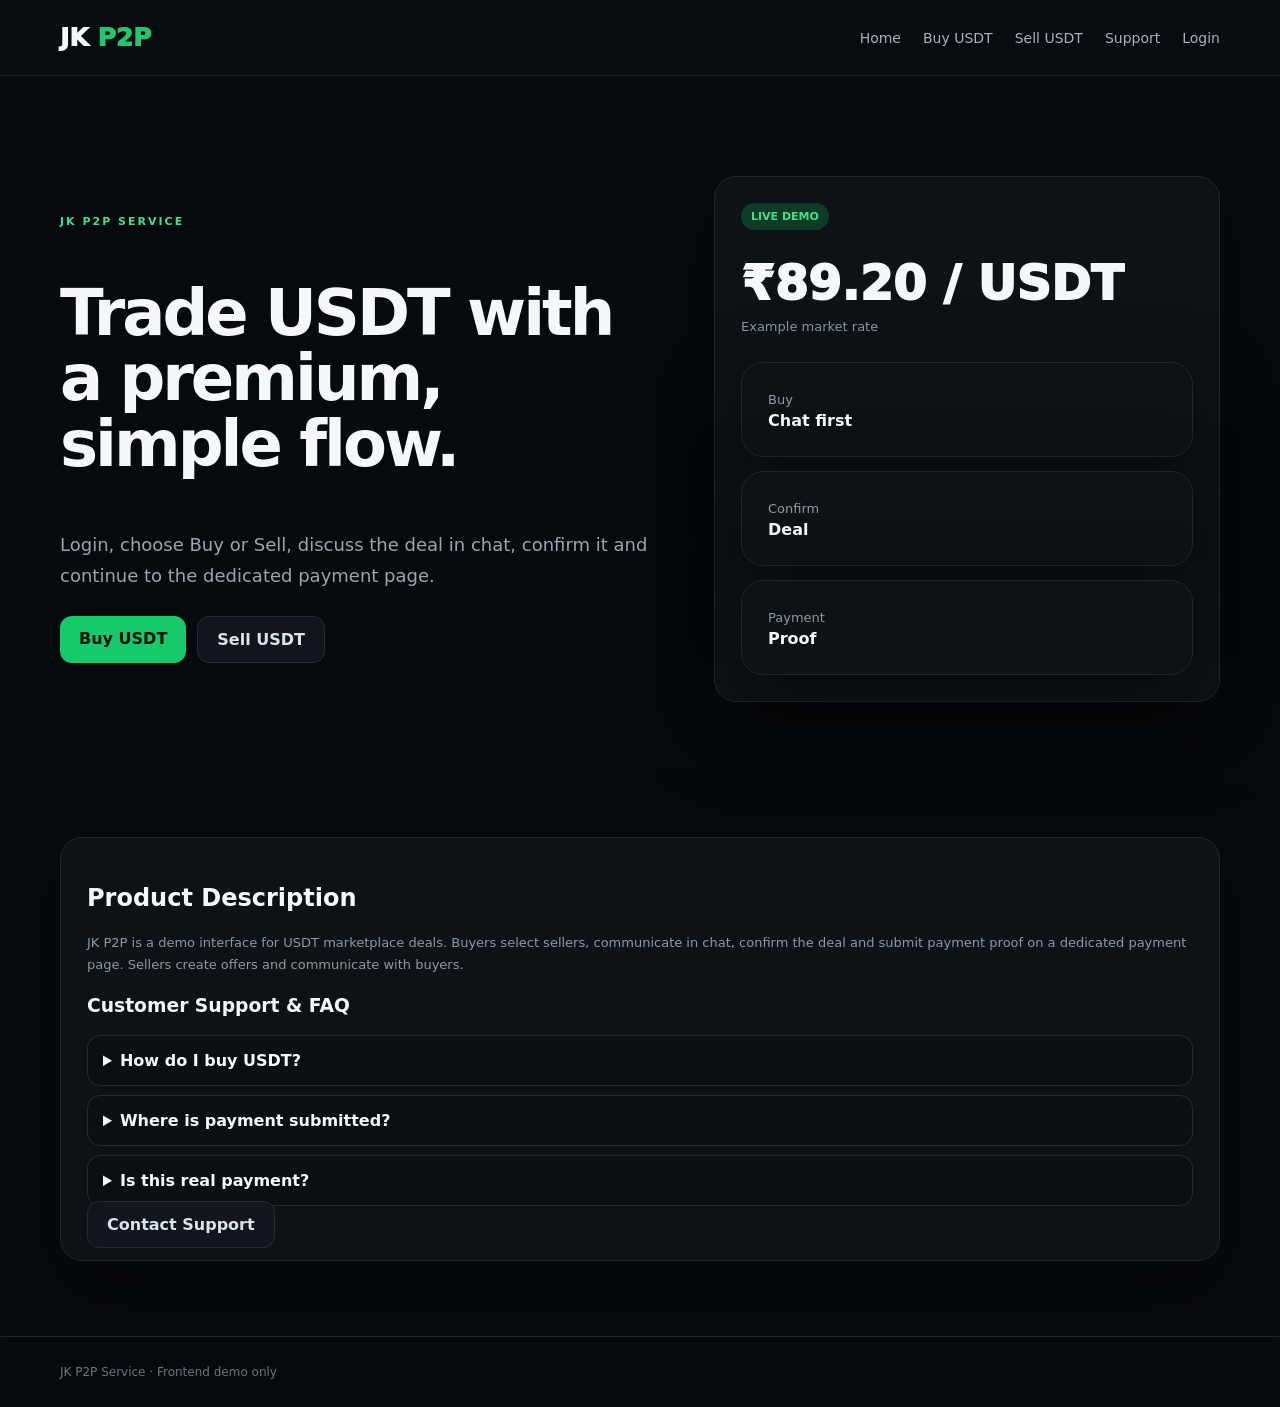
==== commit 53eff87f: "Add logged-in profile header and profile-aware home" ====
--- a/index.html
+++ b/index.html
@@ -1 +1,18 @@
-<!doctype html><html><head><meta charset="utf-8"><meta name="viewport" content="width=device-width,initial-scale=1"><title>JK P2P — Home</title><link rel="stylesheet" href="styles.css"></head><body><header class="top"><div class="container navwrap"><a class="logo" href="index.html">JK <span>P2P</span></a><nav class="nav"><a href="index.html">Home</a><a href="buy.html">Buy USDT</a><a href="sell.html">Sell USDT</a><a href="support.html">Support</a><a class="btn dark" href="login.html">Login</a></nav></div></header><main class="container"><section class="hero"><div><div class="eyebrow">JK P2P SERVICE</div><h1>Trade USDT with a premium, simple flow.</h1><p>Login, choose Buy or Sell, discuss the deal in chat, confirm it and continue to the dedicated payment page.</p><div class="actions"><a class="btn primary" href="login.html">Login / Register</a><a class="btn ghost" href="buy.html">Buy USDT</a><a class="btn ghost" href="sell.html">Sell USDT</a></div></div><div class="panel"><div class="pill">LIVE DEMO</div><div class="rate">₹89.20 <span>/ USDT</span></div><div class="muted">Example market rate</div><div class="grid grid3" style="margin-top:24px"><div class="card"><div class="muted">Buy</div><b>Chat first</b></div><div class="card"><div class="muted">Confirm</div><b>Deal</b></div><div class="card"><div class="muted">Payment</div><b>Proof</b></div></div></div></section><section class="section"><div class="card"><h2>Product Description</h2><p class="muted">JK P2P is a demo interface for USDT marketplace deals. Buyers select sellers, communicate in chat, confirm the deal and submit payment proof on a dedicated payment page. Sellers create offers and communicate with buyers.</p><h3>Customer Support & FAQ</h3><div class="faq"><details><summary>How do I buy USDT?</summary><p class="muted">Login → Buy USDT → select seller → Chat → Confirm Deal → Payment.</p></details><details><summary>Where is payment submitted?</summary><p class="muted">On the separate Payment page, with screenshot and UTR submission.</p></details><details><summary>Is this real payment?</summary><p class="muted">No. This build is a frontend demo only.</p></details></div><a class="btn ghost inline" href="support.html">Contact Support</a></div></section></main><footer class="footer"><div class="container">JK P2P Service · Frontend demo only</div></footer></body></html>+<!doctype html>
+<html lang="en">
+<head><meta charset="utf-8"><meta name="viewport" content="width=device-width,initial-scale=1"><title>JK P2P — Home</title><link rel="stylesheet" href="styles.css"></head>
+<body>
+<header class="top"><div class="container navwrap">
+<a class="logo" href="index.html">JK <span>P2P</span></a>
+<nav class="nav"><a href="index.html">Home</a><a href="buy.html">Buy USDT</a><a href="sell.html">Sell USDT</a><a href="support.html">Support</a><a id="authNav" class="profile-nav" href="login.html">Login</a></nav>
+</div></header>
+<main class="container">
+<section class="hero">
+<div><div class="eyebrow">JK P2P SERVICE</div><h1>Trade USDT with a premium, simple flow.</h1><p>Login, choose Buy or Sell, discuss the deal in chat, confirm it and continue to the dedicated payment page.</p>
+<div class="actions"><a class="btn primary" href="buy.html">Buy USDT</a><a class="btn ghost" href="sell.html">Sell USDT</a></div></div>
+<div class="panel"><div class="pill">LIVE DEMO</div><div class="rate">₹89.20 <span>/ USDT</span></div><div class="muted">Example market rate</div><div class="grid grid3" style="margin-top:24px"><div class="card"><div class="muted">Buy</div><b>Chat first</b></div><div class="card"><div class="muted">Confirm</div><b>Deal</b></div><div class="card"><div class="muted">Payment</div><b>Proof</b></div></div></div>
+</section>
+<section class="section"><div class="card"><h2>Product Description</h2><p class="muted">JK P2P is a demo interface for USDT marketplace deals. Buyers select sellers, communicate in chat, confirm the deal and submit payment proof on a dedicated payment page. Sellers create offers and communicate with buyers.</p>
+<h3>Customer Support & FAQ</h3><div class="faq"><details><summary>How do I buy USDT?</summary><p class="muted">Login → Buy USDT → select seller → Chat → Confirm Deal → Payment.</p></details><details><summary>Where is payment submitted?</summary><p class="muted">On the separate Payment page, with screenshot and UTR submission.</p></details><details><summary>Is this real payment?</summary><p class="muted">No. This build is a frontend demo only.</p></details></div><a class="btn ghost inline" href="support.html">Contact Support</a></div></section>
+</main><footer class="footer"><div class="container">JK P2P Service · Frontend demo only</div></footer>
+<script src="app.js"></script></body></html>
--- a/styles.css
+++ b/styles.css
@@ -1 +1 @@
-*{box-sizing:border-box}body{margin:0;background:#070a0d;color:#f5f7fa;font-family:Inter,system-ui,-apple-system,sans-serif}a{text-decoration:none;color:inherit}button,input,textarea,select{font:inherit}.container{width:min(1160px,92%);margin:auto}.top{height:76px;border-bottom:1px solid #20252b;background:#080b0fdd;backdrop-filter:blur(16px);display:flex;align-items:center;justify-content:space-between;position:sticky;top:0;z-index:20}.logo{font-size:25px;font-weight:950;letter-spacing:-1px}.logo span{color:#21c66d}.nav{display:flex;align-items:center;gap:22px;color:#aab2bd;font-size:14px}.nav a:hover{color:#fff}.btn{border:0;border-radius:12px;padding:13px 19px;font-weight:850;cursor:pointer}.btn.primary{background:#16c96b;color:#041109}.btn.dark{background:#fff;color:#090d12}.btn.ghost{background:#11161c;color:#dbe2ea;border:1px solid #252c34}.hero{padding:100px 0 80px;display:grid;grid-template-columns:1.08fr .92fr;gap:60px;align-items:center}.eyebrow{color:#35df86;font-size:12px;font-weight:900;letter-spacing:2px}.hero h1{font-size:64px;line-height:1.02;letter-spacing:-3px;margin:15px 0}.hero p{color:#9ba5b1;font-size:18px;line-height:1.75;max-width:650px}.actions{display:flex;gap:11px;flex-wrap:wrap;margin-top:28px}.panel{background:#0d1217;border:1px solid #20262e;border-radius:24px;padding:28px;box-shadow:0 25px 80px #0007}.rate{font-size:48px;font-weight:950;margin:25px 0 5px}.muted{color:#8d98a5;font-size:13px}.grid{display:grid;gap:14px}.grid3{grid-template-columns:repeat(3,1fr)}.card{background:#0d1217;border:1px solid #20262e;border-radius:18px;padding:22px}.section{padding:30px 0 70px}.section h2{font-size:30px;margin:0 0 8px}.offer{display:grid;grid-template-columns:1.3fr 1fr 1fr 1fr auto;gap:16px;align-items:center;background:#0d1217;border:1px solid #20262e;border-radius:16px;padding:18px}.price{font-size:20px;font-weight:900}.pill{display:inline-block;background:#0d3b25;color:#45df8a;padding:7px 10px;border-radius:999px;font-size:11px;font-weight:900}.form{display:grid;gap:12px}.form label{font-size:13px;font-weight:800;color:#c9d0d8}.form input,.form textarea,.form select{width:100%;background:#090d11;color:#fff;border:1px solid #29313a;border-radius:11px;padding:13px;outline:none}.chat{background:#080c10;border:1px solid #20262e;border-radius:16px;padding:16px;height:330px;overflow:auto}.bubble{max-width:75%;background:#131a21;padding:11px 13px;border-radius:12px;margin:8px 0;color:#dfe6ed}.bubble.me{margin-left:auto;background:#16c96b;color:#041109}.row{display:flex;justify-content:space-between;padding:14px 0;border-bottom:1px solid #20262e}.qr{height:230px;border:1px dashed #3a444f;border-radius:16px;background:#080c10;display:grid;place-items:center;font-size:28px;font-weight:900;color:#66727e}.faq details{border:1px solid #252c34;border-radius:13px;padding:15px;margin:9px 0;background:#0a0f14}.faq summary{font-weight:800;cursor:pointer}.footer{border-top:1px solid #20262e;padding:28px 0;color:#697481;font-size:12px}.mobile{display:none}@media(max-width:800px){.nav a{display:none}.hero{grid-template-columns:1fr;padding:60px 0}.hero h1{font-size:45px}.grid3{grid-template-columns:1fr}.offer{grid-template-columns:1fr 1fr}.offer button{grid-column:1/-1}.mobile{display:flex;position:fixed;bottom:0;left:0;right:0;background:#090d11;border-top:1px solid #20262e;padding:9px;z-index:30;justify-content:space-around}.mobile a{font-size:11px;color:#aab2bd;text-align:center}.mobile b{display:block;color:#fff;font-size:16px;margin-bottom:2px}}+*{box-sizing:border-box}body{margin:0;background:#070a0d;color:#f5f7fa;font-family:Inter,system-ui,sans-serif}a{text-decoration:none;color:inherit}.top{height:76px;border-bottom:1px solid #20252b;background:#080b0f;display:flex;align-items:center}.container{width:min(1160px,92%);margin:auto}.navwrap{display:flex;justify-content:space-between;align-items:center}.logo{font-size:25px;font-weight:950}.logo span{color:#21c66d}.nav{display:flex;gap:22px;align-items:center;color:#aab2bd;font-size:14px}.btn{border:0;border-radius:12px;padding:13px 19px;font-weight:850;cursor:pointer}.primary{background:#16c96b;color:#041109}.dark{background:#fff;color:#090d12}.ghost{background:#11161c;color:#dbe2ea;border:1px solid #252c34}.hero{padding:100px 0 80px;display:grid;grid-template-columns:1.08fr .92fr;gap:60px;align-items:center}.hero h1{font-size:64px;line-height:1.02;letter-spacing:-3px}.hero p{color:#9ba5b1;font-size:18px;line-height:1.7}.eyebrow,.pill{color:#45df8a;font-size:11px;font-weight:900;letter-spacing:2px}.pill{display:inline-block;background:#0d3b25;padding:7px 10px;border-radius:999px;letter-spacing:0}.actions{display:flex;gap:11px;flex-wrap:wrap;margin-top:25px}.panel,.card{background:#0d1217;border:1px solid #20262e;border-radius:22px;padding:26px;box-shadow:0 25px 80px #0007}.rate{font-size:48px;font-weight:950;margin:25px 0 5px}.muted{color:#8d98a5;font-size:13px;line-height:1.7}.section{padding:55px 0 75px}.section h1{font-size:50px;letter-spacing:-2px}.grid{display:grid;gap:14px}.offer{display:grid;grid-template-columns:1.3fr 1fr 1fr 1fr auto;gap:16px;align-items:center;background:#0d1217;border:1px solid #20262e;border-radius:16px;padding:18px}.price{font-size:20px;font-weight:900}.form{display:grid;gap:12px}.form label{font-size:13px;font-weight:800}.form input,.form textarea,.form select{width:100%;background:#090d11;color:#fff;border:1px solid #29313a;border-radius:11px;padding:13px}.chat{background:#080c10;border:1px solid #20262e;border-radius:16px;padding:16px;height:330px;overflow:auto}.bubble{max-width:75%;background:#131a21;padding:11px 13px;border-radius:12px;margin:8px 0}.bubble.me{margin-left:auto;background:#16c96b;color:#041109}.row{display:flex;justify-content:space-between;padding:14px 0;border-bottom:1px solid #20262e}.qr{height:230px;border:1px dashed #3a444f;border-radius:16px;background:#080c10;display:grid;place-items:center;font-size:28px;color:#66727e}.faq details{border:1px solid #252c34;border-radius:13px;padding:15px;margin:9px 0;background:#0a0f14}.faq summary{font-weight:800}.footer{border-top:1px solid #20262e;padding:28px 0;color:#697481;font-size:12px}@media(max-width:800px){.nav a:not(.btn){display:none}.hero{grid-template-columns:1fr;padding:60px 0}.hero h1,.section h1{font-size:42px}.offer{grid-template-columns:1fr 1fr}.offer button{grid-column:1/-1}}
